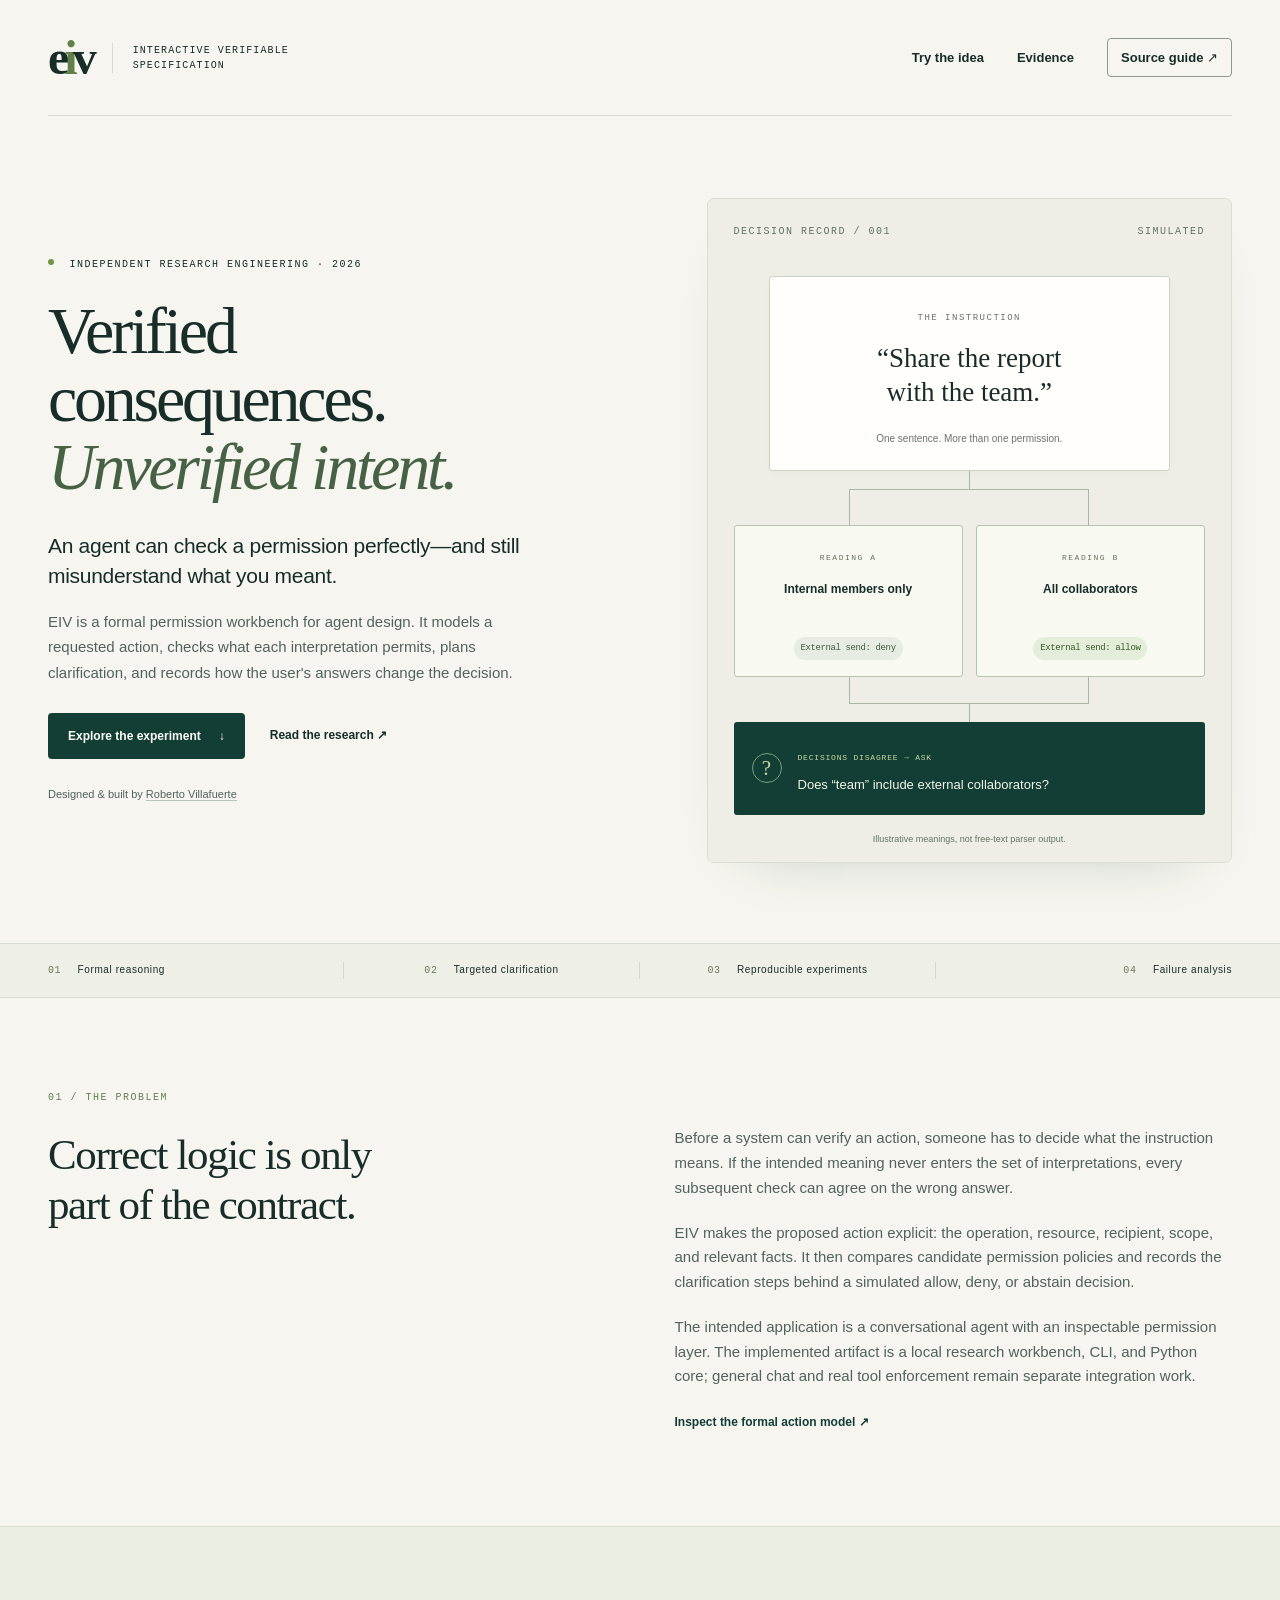
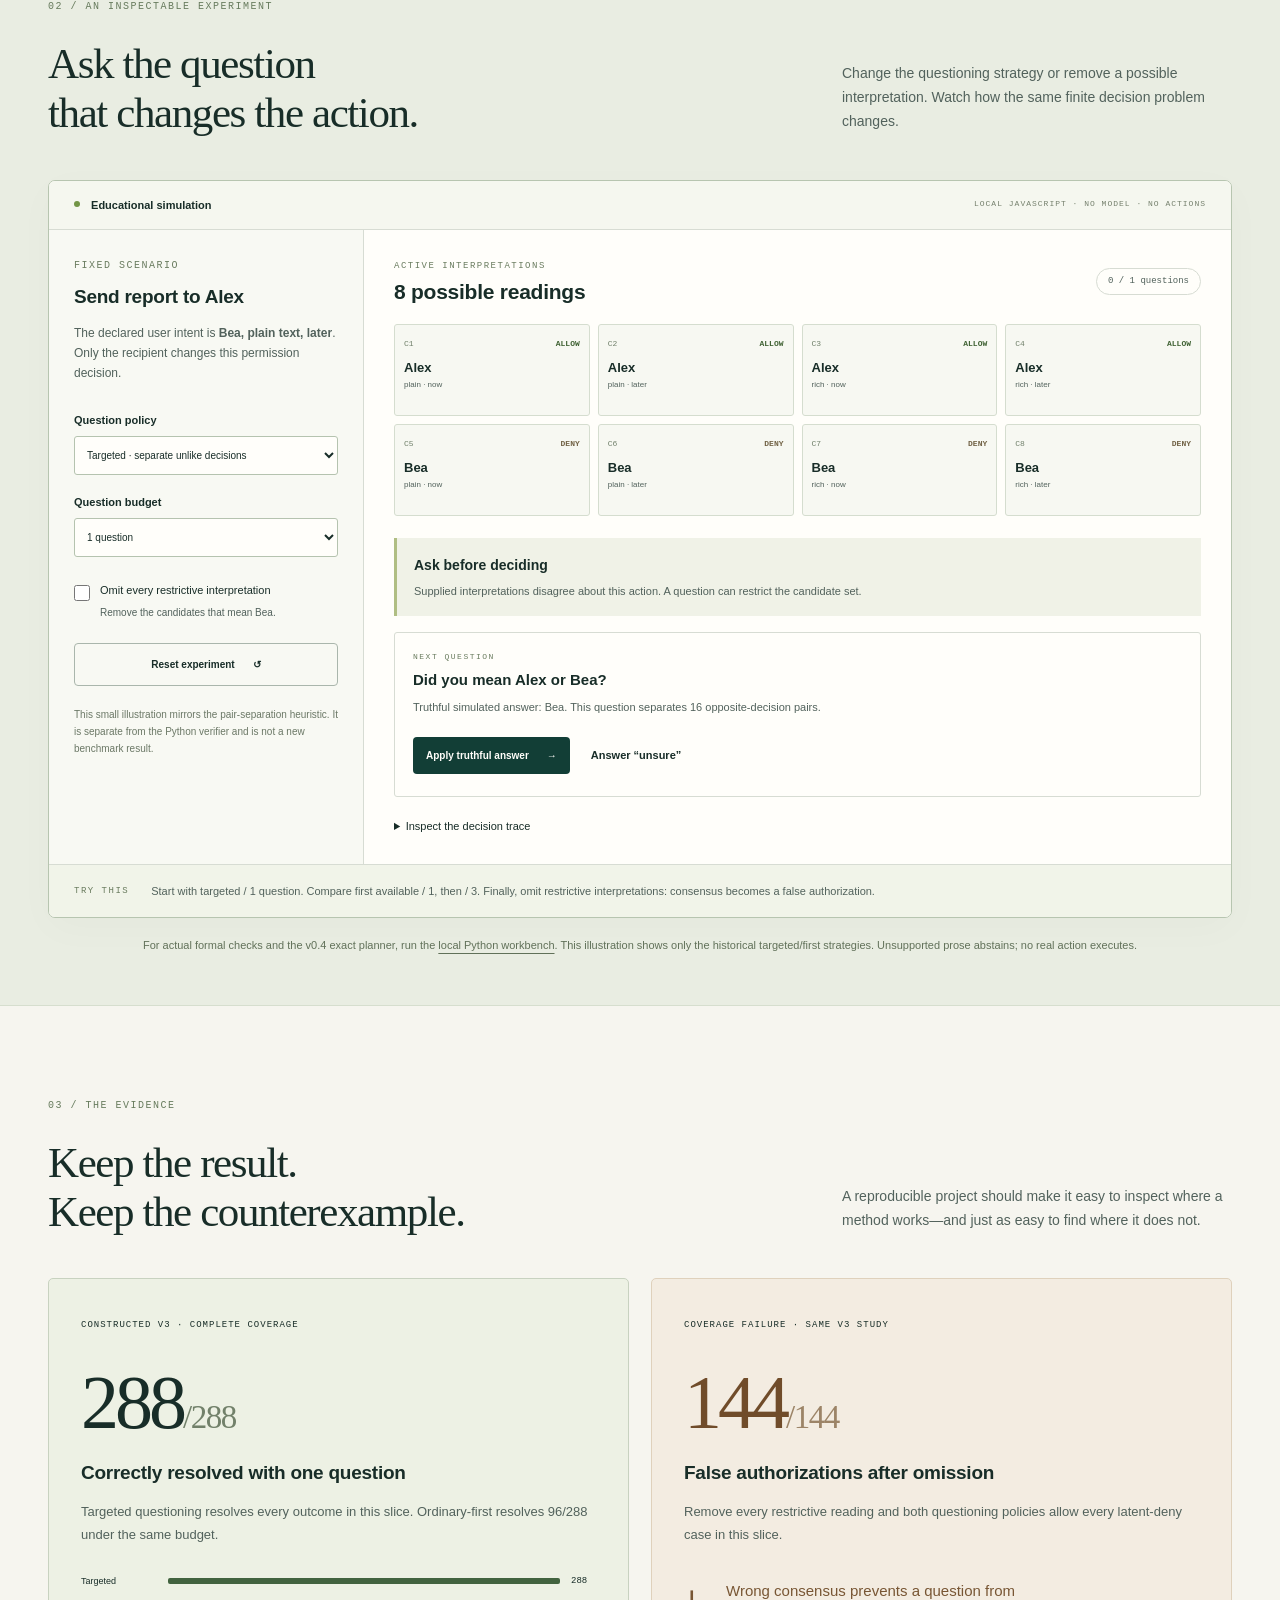
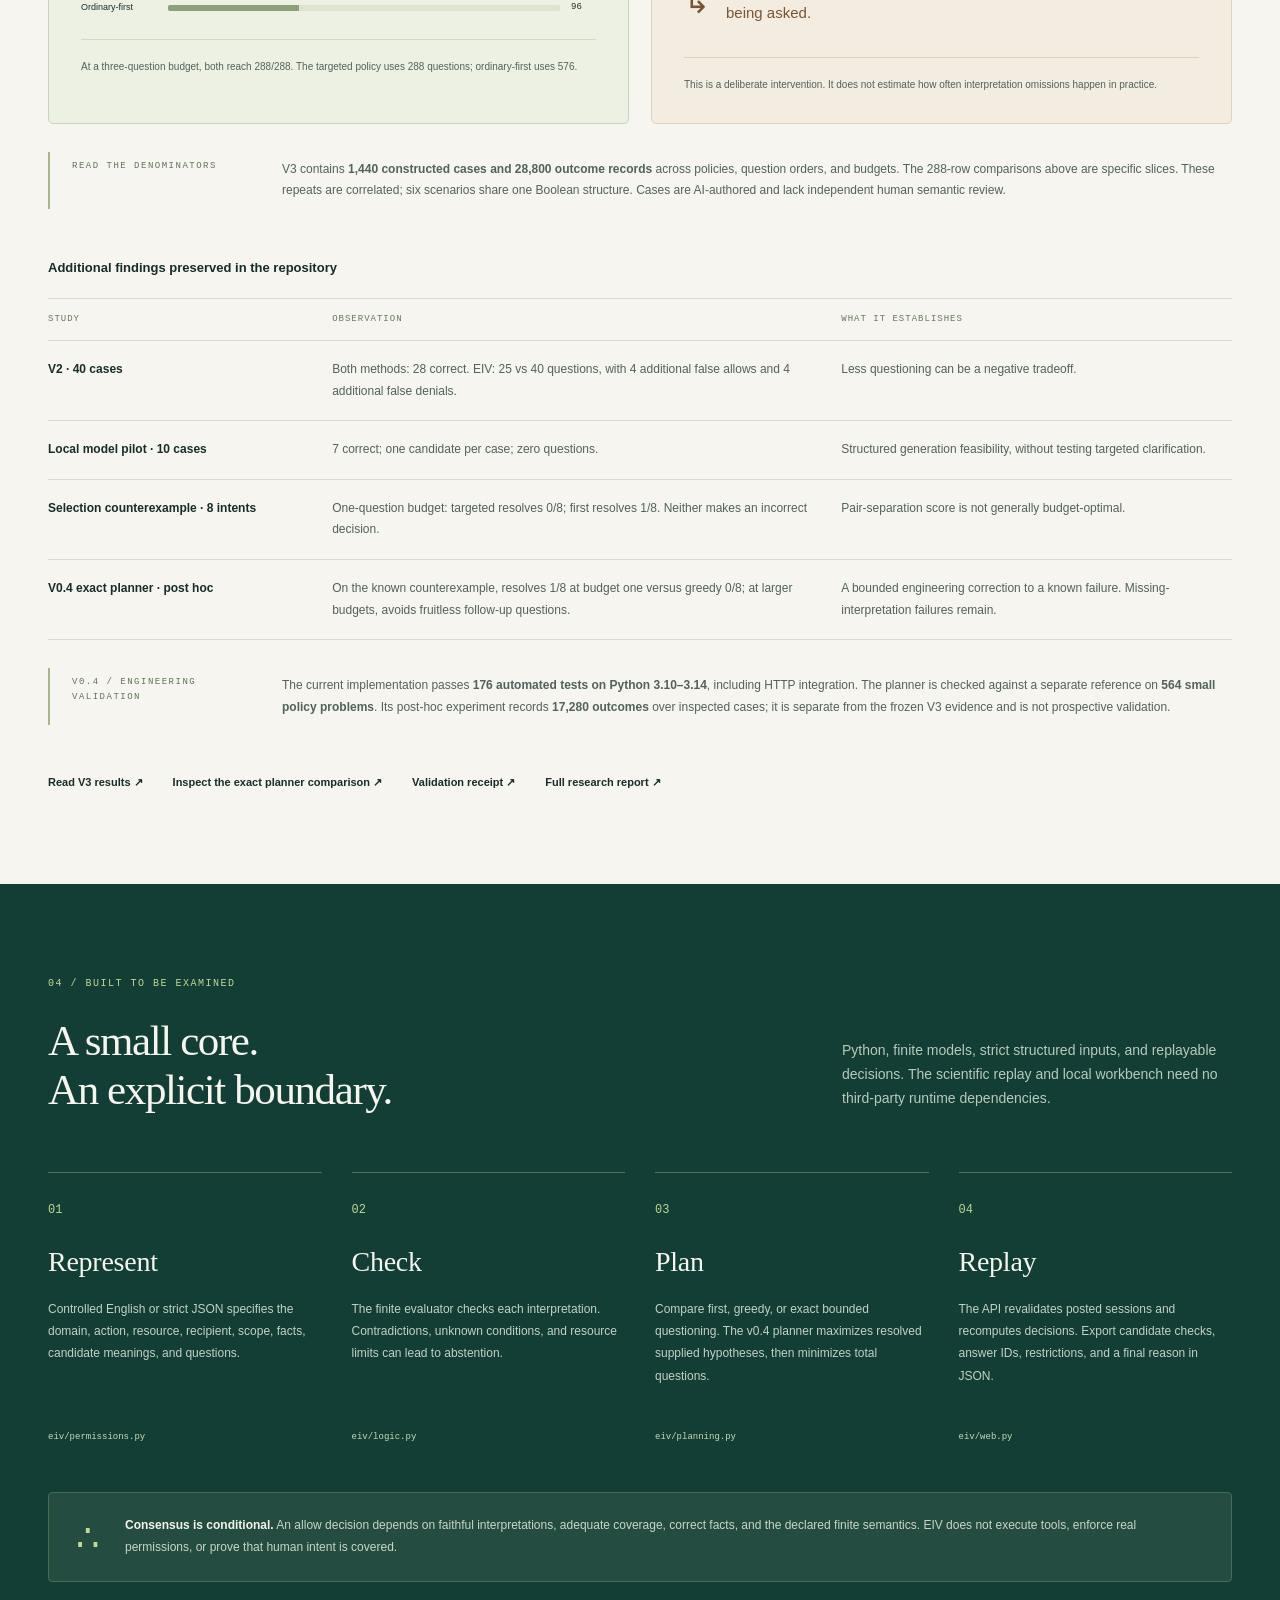
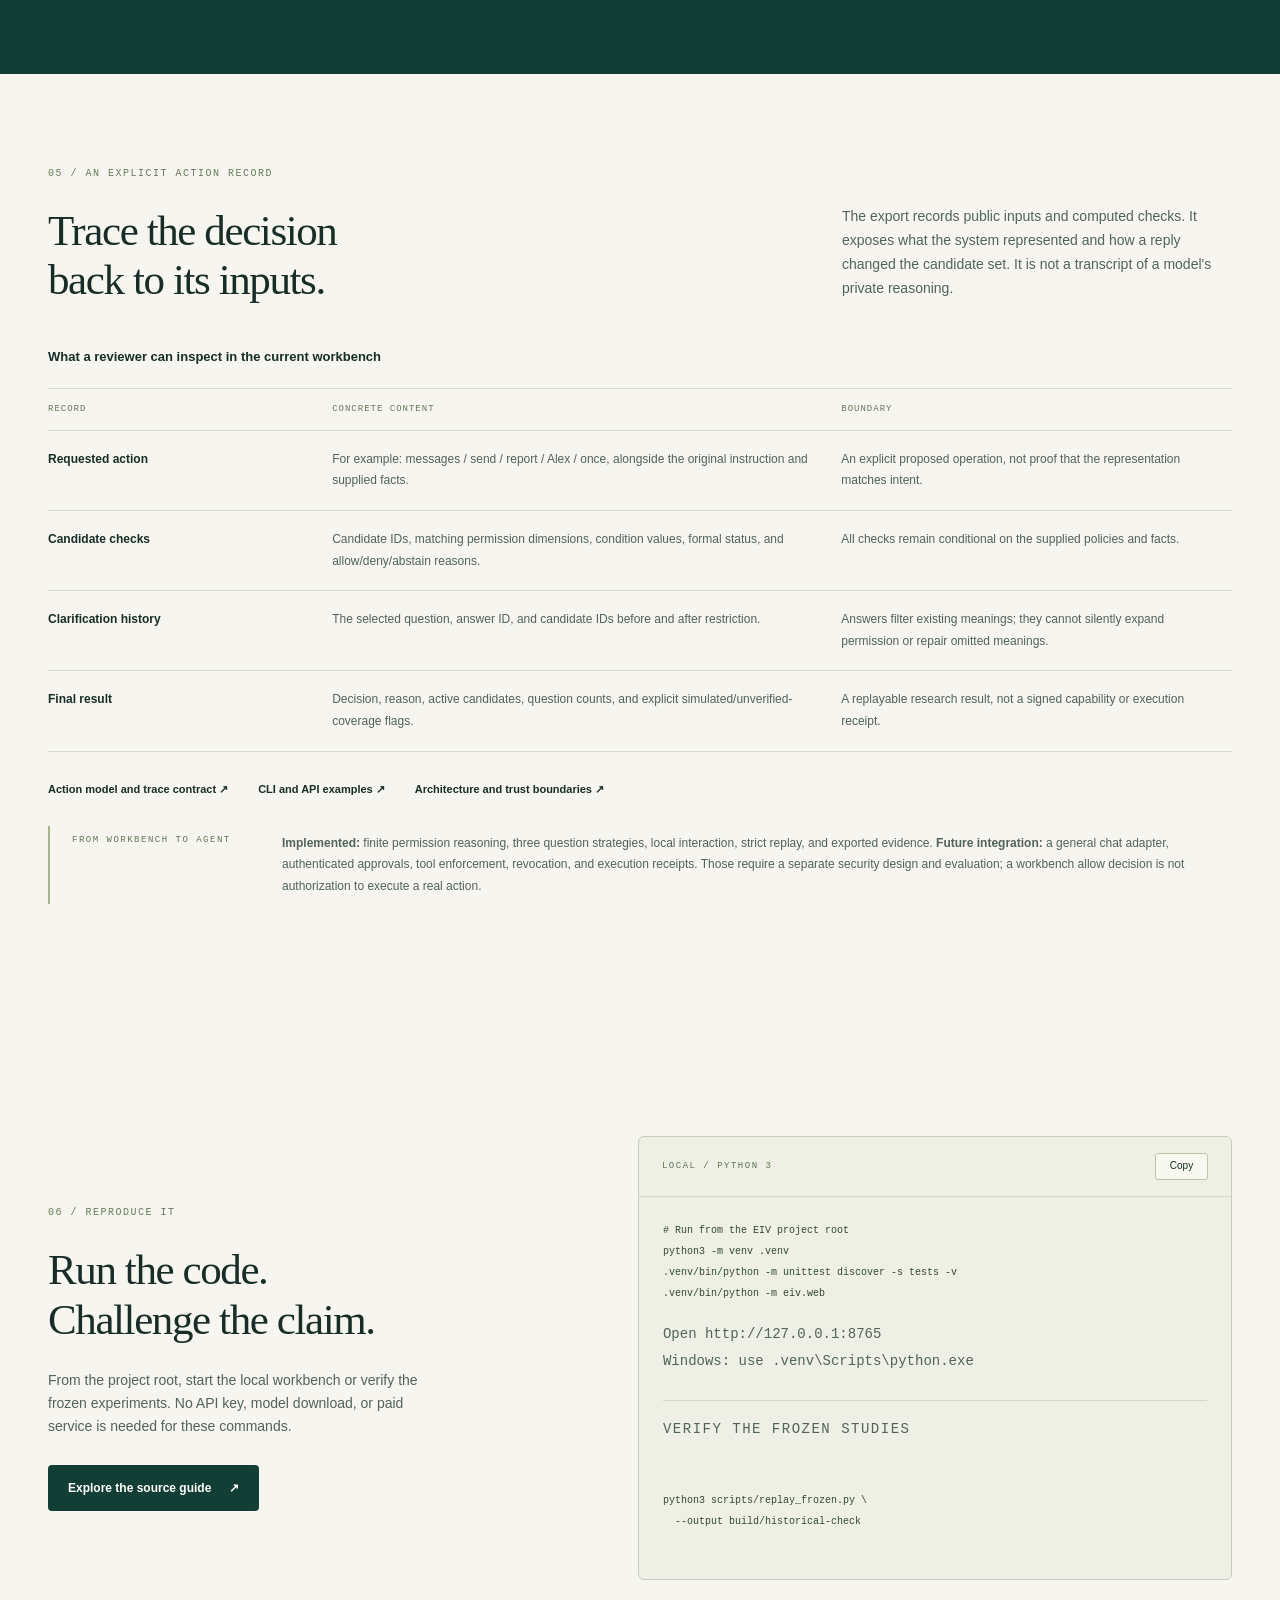
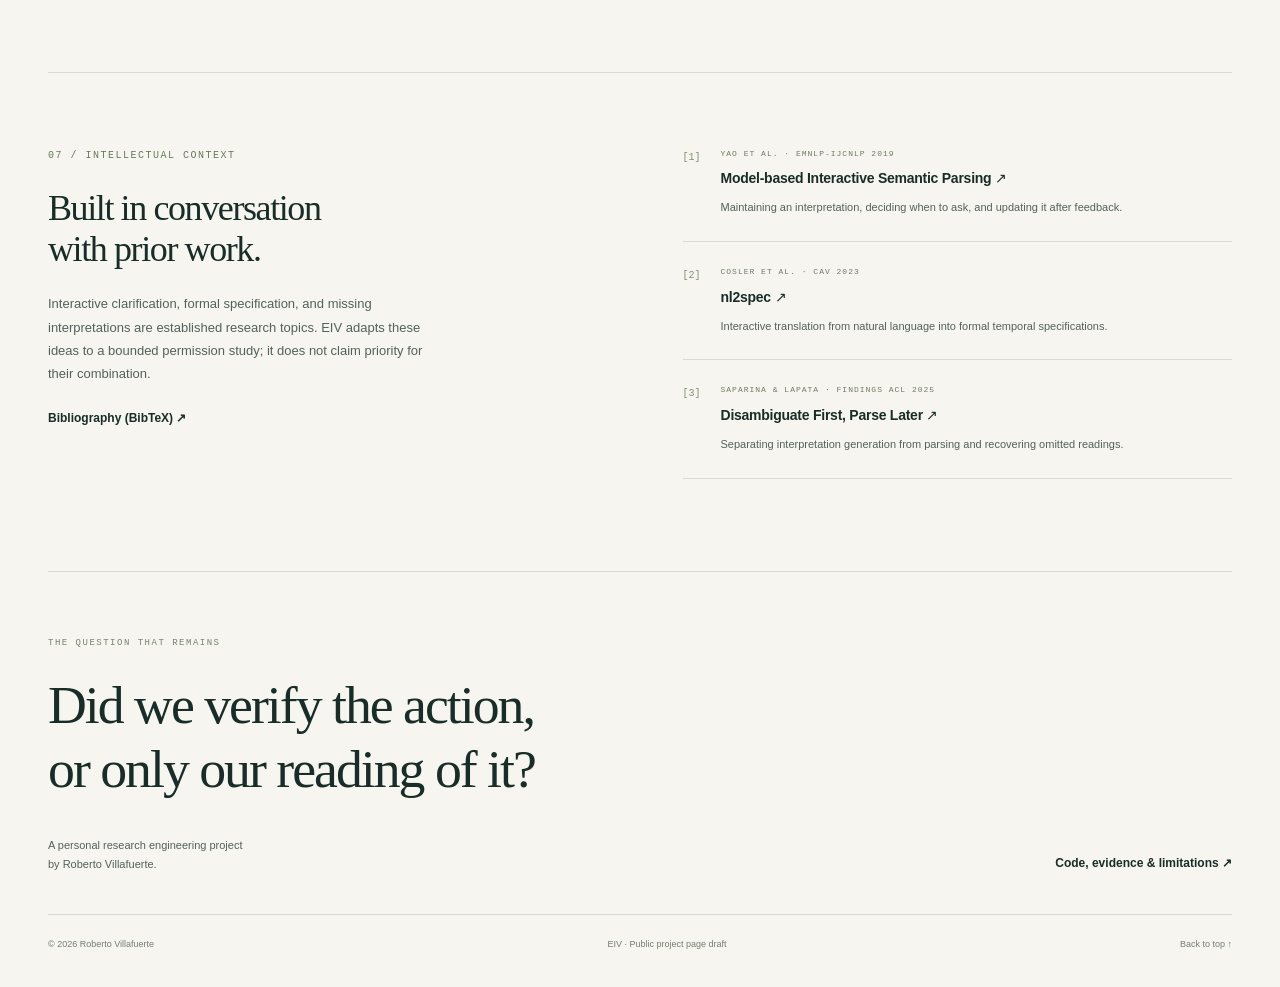
==== portfolio/index.html @ f218d7b7 "Publish EIV research engine, reproducible evidence and portfolio draft Fresh public source history w" ====
<!doctype html>
<html lang="en">
<head>
  <meta charset="utf-8">
  <meta name="viewport" content="width=device-width, initial-scale=1">
  <meta name="description" content="EIV models an agent's requested action, checks candidate permissions, plans clarification, and exports auditable decision records. A reproducible research project by Roberto Villafuerte.">
  <meta name="theme-color" content="#123e36">
  <meta property="og:title" content="EIV — Verified consequences. Unverified intent.">
  <meta property="og:description" content="An open research engineering project by Roberto Villafuerte. Explore the boundary between checking a permission and understanding it.">
  <meta property="og:type" content="website">
  <title>EIV — Verified consequences. Unverified intent.</title>
  <link rel="icon" href="favicon.svg" type="image/svg+xml">
  <link rel="stylesheet" href="style.css">
  <script src="demo.js" defer></script>
  <script src="app.js" defer></script>
</head>
<body>
  <a class="skip-link" href="#main">Skip to content</a>
  <header class="site-header wrap">
    <a class="wordmark" href="#" aria-label="EIV home"><span class="mark" aria-hidden="true">e<span>i</span>v</span><span class="wordmark-description">Interactive Verifiable<br>Specification</span></a>
    <nav aria-label="Main navigation"><a href="#experiment">Try the idea</a><a href="#evidence">Evidence</a><a href="../README.md" class="nav-code">Source guide <span aria-hidden="true">↗</span></a></nav>
  </header>
  <main id="main">
    <section class="hero wrap" aria-labelledby="hero-title">
      <div class="hero-copy">
        <p class="eyebrow"><span class="status-dot" aria-hidden="true"></span> Independent research engineering · 2026</p>
        <h1 id="hero-title">Verified<br>consequences.<br><em>Unverified intent.</em></h1>
        <p class="hero-lead">An agent can check a permission perfectly—and still misunderstand what you meant.</p>
        <p class="hero-description">EIV is a formal permission workbench for agent design. It models a requested action, checks what each interpretation permits, plans clarification, and records how the user's answers change the decision.</p>
        <div class="hero-actions"><a class="button button-dark" href="#experiment">Explore the experiment <span aria-hidden="true">↓</span></a><a class="text-link" href="../docs/research-report.md">Read the research <span aria-hidden="true">↗</span></a></div>
        <p class="byline">Designed &amp; built by <a href="https://villafortech.com">Roberto Villafuerte</a></p>
      </div>
      <div class="hero-visual" aria-label="Two interpretations of a permission disagree, so the system asks before deciding.">
        <div class="visual-topline"><span class="micro">DECISION RECORD / 001</span><span class="micro">SIMULATED</span></div>
        <div class="instruction-card"><span class="micro">THE INSTRUCTION</span><p>“Share the report<br>with the team.”</p><span class="instruction-note">One sentence. More than one permission.</span></div>
        <div class="branch-line" aria-hidden="true"></div>
        <div class="interpretations"><div class="interpretation"><span class="micro">READING A</span><strong>Internal members only</strong><span class="pill deny">External send: deny</span></div><div class="interpretation"><span class="micro">READING B</span><strong>All collaborators</strong><span class="pill allow">External send: allow</span></div></div>
        <div class="converge-line" aria-hidden="true"></div>
        <div class="question-card"><span class="question-icon" aria-hidden="true">?</span><div><span class="micro">DECISIONS DISAGREE → ASK</span><p>Does “team” include external collaborators?</p></div></div>
        <p class="visual-footnote">Illustrative meanings, not free-text parser output.</p>
      </div>
    </section>
    <div class="project-strip"><div class="wrap strip-grid"><span><b>01</b> Formal reasoning</span><span><b>02</b> Targeted clarification</span><span><b>03</b> Reproducible experiments</span><span><b>04</b> Failure analysis</span></div></div>

    <section class="section wrap thesis" aria-labelledby="thesis-title">
      <div><p class="eyebrow section-index">01 / THE PROBLEM</p><h2 id="thesis-title">Correct logic is only<br>part of the contract.</h2></div>
      <div class="thesis-body"><p>Before a system can verify an action, someone has to decide what the instruction means. If the intended meaning never enters the set of interpretations, every subsequent check can agree on the wrong answer.</p><p>EIV makes the proposed action explicit: the operation, resource, recipient, scope, and relevant facts. It then compares candidate permission policies and records the clarification steps behind a simulated allow, deny, or abstain decision.</p><p>The intended application is a conversational agent with an inspectable permission layer. The implemented artifact is a local research workbench, CLI, and Python core; general chat and real tool enforcement remain separate integration work.</p><a class="text-link" href="../docs/formal-action-model.md">Inspect the formal action model <span aria-hidden="true">↗</span></a></div>
    </section>

    <section id="experiment" class="experiment-section" aria-labelledby="experiment-title">
      <div class="wrap">
        <div class="section-heading"><div><p class="eyebrow section-index">02 / AN INSPECTABLE EXPERIMENT</p><h2 id="experiment-title">Ask the question<br>that changes the action.</h2></div><p>Change the questioning strategy or remove a possible interpretation. Watch how the same finite decision problem changes.</p></div>
        <div class="lab-shell">
          <div class="lab-header"><span class="lab-status"><span class="status-dot" aria-hidden="true"></span> Educational simulation</span><span class="micro">LOCAL JAVASCRIPT · NO MODEL · NO ACTIONS</span></div>
          <noscript><p class="notice">Enable JavaScript to run this finite illustration. All research findings and source links below remain available.</p></noscript>
          <div class="lab-body">
            <div class="lab-controls">
              <p class="micro">FIXED SCENARIO</p><h3>Send report to Alex</h3><p class="scenario">The declared user intent is <strong>Bea, plain text, later</strong>. Only the recipient changes this permission decision.</p>
              <label for="strategy">Question policy</label><select id="strategy"><option value="targeted">Targeted · separate unlike decisions</option><option value="first">First available · format, time, recipient</option></select>
              <label for="budget">Question budget</label><select id="budget"><option value="1">1 question</option><option value="2">2 questions</option><option value="3">3 questions</option><option value="0">0 questions</option></select>
              <label class="checkbox-label" for="omission"><input id="omission" type="checkbox"><span>Omit every restrictive interpretation<small>Remove the candidates that mean Bea.</small></span></label>
              <button class="button button-outline reset-button" id="reset" type="button">Reset experiment <span aria-hidden="true">↺</span></button>
              <p class="lab-disclaimer">This small illustration mirrors the pair-separation heuristic. It is separate from the Python verifier and is not a new benchmark result.</p>
            </div>
            <div class="lab-stage">
              <div class="state-heading"><div><p class="micro">ACTIVE INTERPRETATIONS</p><h3><span id="candidate-count">8</span> possible readings</h3></div><span id="used-count" class="count-chip">0 / 1 questions</span></div>
              <div id="candidates" class="candidate-grid" aria-label="Active candidate interpretations"></div>
              <div id="decision" class="decision" role="status" aria-live="polite" aria-atomic="true"></div>
              <div id="question-area" class="question-area" hidden><p class="micro">NEXT QUESTION</p><h4 id="question-text"></h4><p id="answer-text" class="answer-preview"></p><div class="question-actions"><button id="answer" class="button button-dark" type="button">Apply truthful answer <span aria-hidden="true">→</span></button><button id="unsure" class="button button-small" type="button">Answer “unsure”</button></div></div>
              <details class="trace-details"><summary>Inspect the decision trace</summary><ol id="trace" class="trace-list"></ol><button id="export" class="text-button" type="button">Download trace as JSON ↓</button></details>
            </div>
          </div>
          <div class="lab-bottom"><span class="micro">TRY THIS</span><p>Start with targeted / 1 question. Compare first available / 1, then / 3. Finally, omit restrictive interpretations: consensus becomes a false authorization.</p></div>
        </div>
        <p class="under-lab">For actual formal checks and the v0.4 exact planner, run the <a href="../README.md">local Python workbench</a>. This illustration shows only the historical targeted/first strategies. Unsupported prose abstains; no real action executes.</p>
      </div>
    </section>

    <section id="evidence" class="section wrap evidence" aria-labelledby="evidence-title">
      <div class="section-heading"><div><p class="eyebrow section-index">03 / THE EVIDENCE</p><h2 id="evidence-title">Keep the result.<br>Keep the counterexample.</h2></div><p>A reproducible project should make it easy to inspect where a method works—and just as easy to find where it does not.</p></div>
      <div class="result-cards">
        <article class="result-card positive"><span class="micro">CONSTRUCTED V3 · COMPLETE COVERAGE</span><p class="big-metric">288<span>/288</span></p><h3>Correctly resolved with one question</h3><p>Targeted questioning resolves every outcome in this slice. Ordinary-first resolves 96/288 under the same budget.</p><div class="metric-bars" aria-label="Targeted: 288 of 288. Ordinary-first: 96 of 288."><div class="bar-row"><span>Targeted</span><div class="bar-track"><span class="bar-fill full"></span></div><b>288</b></div><div class="bar-row"><span>Ordinary-first</span><div class="bar-track"><span class="bar-fill third"></span></div><b>96</b></div></div><p class="card-caveat">At a three-question budget, both reach 288/288. The targeted policy uses 288 questions; ordinary-first uses 576.</p></article>
        <article class="result-card negative"><span class="micro">COVERAGE FAILURE · SAME V3 STUDY</span><p class="big-metric">144<span>/144</span></p><h3>False authorizations after omission</h3><p>Remove every restrictive reading and both questioning policies allow every latent-deny case in this slice.</p><div class="warning-rule"><span aria-hidden="true">↳</span><strong>Wrong consensus prevents a question from being asked.</strong></div><p class="card-caveat">This is a deliberate intervention. It does not estimate how often interpretation omissions happen in practice.</p></article>
      </div>
      <div class="evidence-note"><span class="micro">READ THE DENOMINATORS</span><p>V3 contains <strong>1,440 constructed cases and 28,800 outcome records</strong> across policies, question orders, and budgets. The 288-row comparisons above are specific slices. These repeats are correlated; six scenarios share one Boolean structure. Cases are AI-authored and lack independent human semantic review.</p></div>
      <div class="table-scroll" tabindex="0" role="region" aria-label="Additional findings table"><table><caption>Additional findings preserved in the repository</caption><thead><tr><th scope="col">Study</th><th scope="col">Observation</th><th scope="col">What it establishes</th></tr></thead><tbody><tr><th scope="row">V2 · 40 cases</th><td>Both methods: 28 correct. EIV: 25 vs 40 questions, with 4 additional false allows and 4 additional false denials.</td><td>Less questioning can be a negative tradeoff.</td></tr><tr><th scope="row">Local model pilot · 10 cases</th><td>7 correct; one candidate per case; zero questions.</td><td>Structured generation feasibility, without testing targeted clarification.</td></tr><tr><th scope="row">Selection counterexample · 8 intents</th><td>One-question budget: targeted resolves 0/8; first resolves 1/8. Neither makes an incorrect decision.</td><td>Pair-separation score is not generally budget-optimal.</td></tr><tr><th scope="row">V0.4 exact planner · post hoc</th><td>On the known counterexample, resolves 1/8 at budget one versus greedy 0/8; at larger budgets, avoids fruitless follow-up questions.</td><td>A bounded engineering correction to a known failure. Missing-interpretation failures remain.</td></tr></tbody></table></div>
      <div class="evidence-note"><span class="micro">V0.4 / ENGINEERING VALIDATION</span><p>The current implementation passes <strong>176 automated tests on Python 3.10–3.14</strong>, including HTTP integration. The planner is checked against a separate reference on <strong>564 small policy problems</strong>. Its post-hoc experiment records <strong>17,280 outcomes</strong> over inspected cases; it is separate from the frozen V3 evidence and is not prospective validation.</p></div>
      <div class="evidence-links"><a class="text-link" href="../results/dimensions-v3/analysis.md">Read V3 results ↗</a><a class="text-link" href="../results/planner-v4/analysis.md">Inspect the exact planner comparison ↗</a><a class="text-link" href="../evidence/current-validation.json">Validation receipt ↗</a><a class="text-link" href="../docs/research-report.md">Full research report ↗</a></div>
    </section>

    <section class="architecture-section" aria-labelledby="architecture-title"><div class="wrap section">
      <div class="section-heading"><div><p class="eyebrow section-index">04 / BUILT TO BE EXAMINED</p><h2 id="architecture-title">A small core.<br>An explicit boundary.</h2></div><p>Python, finite models, strict structured inputs, and replayable decisions. The scientific replay and local workbench need no third-party runtime dependencies.</p></div>
      <div class="architecture-grid"><article><span class="architecture-number">01</span><h3>Represent</h3><p>Controlled English or strict JSON specifies the domain, action, resource, recipient, scope, facts, candidate meanings, and questions.</p><code>eiv/permissions.py</code></article><article><span class="architecture-number">02</span><h3>Check</h3><p>The finite evaluator checks each interpretation. Contradictions, unknown conditions, and resource limits can lead to abstention.</p><code>eiv/logic.py</code></article><article><span class="architecture-number">03</span><h3>Plan</h3><p>Compare first, greedy, or exact bounded questioning. The v0.4 planner maximizes resolved supplied hypotheses, then minimizes total questions.</p><code>eiv/planning.py</code></article><article><span class="architecture-number">04</span><h3>Replay</h3><p>The API revalidates posted sessions and recomputes decisions. Export candidate checks, answer IDs, restrictions, and a final reason in JSON.</p><code>eiv/web.py</code></article></div>
      <div class="boundary"><span class="boundary-icon" aria-hidden="true">∴</span><p><strong>Consensus is conditional.</strong> An allow decision depends on faithful interpretations, adequate coverage, correct facts, and the declared finite semantics. EIV does not execute tools, enforce real permissions, or prove that human intent is covered.</p></div>
    </div></section>

    <section class="section wrap" aria-labelledby="trace-title"><div class="section-heading"><div><p class="eyebrow section-index">05 / AN EXPLICIT ACTION RECORD</p><h2 id="trace-title">Trace the decision<br>back to its inputs.</h2></div><p>The export records public inputs and computed checks. It exposes what the system represented and how a reply changed the candidate set. It is not a transcript of a model's private reasoning.</p></div><div class="table-scroll" tabindex="0" role="region" aria-label="Formal action record table"><table><caption>What a reviewer can inspect in the current workbench</caption><thead><tr><th scope="col">Record</th><th scope="col">Concrete content</th><th scope="col">Boundary</th></tr></thead><tbody><tr><th scope="row">Requested action</th><td>For example: messages / send / report / Alex / once, alongside the original instruction and supplied facts.</td><td>An explicit proposed operation, not proof that the representation matches intent.</td></tr><tr><th scope="row">Candidate checks</th><td>Candidate IDs, matching permission dimensions, condition values, formal status, and allow/deny/abstain reasons.</td><td>All checks remain conditional on the supplied policies and facts.</td></tr><tr><th scope="row">Clarification history</th><td>The selected question, answer ID, and candidate IDs before and after restriction.</td><td>Answers filter existing meanings; they cannot silently expand permission or repair omitted meanings.</td></tr><tr><th scope="row">Final result</th><td>Decision, reason, active candidates, question counts, and explicit simulated/unverified-coverage flags.</td><td>A replayable research result, not a signed capability or execution receipt.</td></tr></tbody></table></div><div class="evidence-links"><a class="text-link" href="../docs/formal-action-model.md">Action model and trace contract ↗</a><a class="text-link" href="../docs/usage.md">CLI and API examples ↗</a><a class="text-link" href="../docs/architecture.md">Architecture and trust boundaries ↗</a></div><div class="evidence-note"><span class="micro">FROM WORKBENCH TO AGENT</span><p><strong>Implemented:</strong> finite permission reasoning, three question strategies, local interaction, strict replay, and exported evidence. <strong>Future integration:</strong> a general chat adapter, authenticated approvals, tool enforcement, revocation, and execution receipts. Those require a separate security design and evaluation; a workbench allow decision is not authorization to execute a real action.</p></div></section>

    <section class="section wrap reproduce" aria-labelledby="reproduce-title"><div><p class="eyebrow section-index">06 / REPRODUCE IT</p><h2 id="reproduce-title">Run the code.<br>Challenge the claim.</h2><p>From the project root, start the local workbench or verify the frozen experiments. No API key, model download, or paid service is needed for these commands.</p><a class="button button-dark" href="../README.md">Explore the source guide <span aria-hidden="true">↗</span></a></div><div class="terminal"><div class="terminal-head"><span class="micro">LOCAL / PYTHON 3</span><button class="copy-button" id="copy" type="button" aria-label="Copy quickstart commands">Copy</button></div><pre><code id="quickstart"># Run from the EIV project root
python3 -m venv .venv
.venv/bin/python -m unittest discover -s tests -v
.venv/bin/python -m eiv.web</code></pre><p class="terminal-note">Open http://127.0.0.1:8765<br>Windows: use .venv\Scripts\python.exe</p><div class="terminal-divider"></div><p class="micro terminal-label">VERIFY THE FROZEN STUDIES</p><pre><code>python3 scripts/replay_frozen.py \
  --output build/historical-check</code></pre><p id="copy-feedback" class="copy-feedback" role="status" aria-live="polite"></p></div></section>

    <section id="references" class="section wrap references" aria-labelledby="references-title"><div class="reference-intro"><p class="eyebrow section-index">07 / INTELLECTUAL CONTEXT</p><h2 id="references-title">Built in conversation<br>with prior work.</h2><p>Interactive clarification, formal specification, and missing interpretations are established research topics. EIV adapts these ideas to a bounded permission study; it does not claim priority for their combination.</p><a class="text-link" href="../research/references.bib">Bibliography (BibTeX) ↗</a></div><ol class="reference-list"><li><span class="reference-number">[1]</span><div><p class="micro">YAO ET AL. · EMNLP-IJCNLP 2019</p><h3><a href="https://aclanthology.org/D19-1547/">Model-based Interactive Semantic Parsing <span aria-hidden="true">↗</span></a></h3><p>Maintaining an interpretation, deciding when to ask, and updating it after feedback.</p></div></li><li><span class="reference-number">[2]</span><div><p class="micro">COSLER ET AL. · CAV 2023</p><h3><a href="https://link.springer.com/chapter/10.1007/978-3-031-37703-7_18">nl2spec <span aria-hidden="true">↗</span></a></h3><p>Interactive translation from natural language into formal temporal specifications.</p></div></li><li><span class="reference-number">[3]</span><div><p class="micro">SAPARINA &amp; LAPATA · FINDINGS ACL 2025</p><h3><a href="https://aclanthology.org/2025.findings-acl.863/">Disambiguate First, Parse Later <span aria-hidden="true">↗</span></a></h3><p>Separating interpretation generation from parsing and recovering omitted readings.</p></div></li></ol></section>
    <section class="closing wrap"><p class="eyebrow">THE QUESTION THAT REMAINS</p><p class="closing-line">Did we verify the action,<br>or only our reading of it?</p><div class="closing-bottom"><p>A personal research engineering project<br>by Roberto Villafuerte.</p><a class="text-link" href="../README.md">Code, evidence &amp; limitations ↗</a></div></section>
  </main>
  <footer class="wrap site-footer"><span>© 2026 Roberto Villafuerte</span><span>EIV · Public project page draft</span><a href="#main">Back to top ↑</a></footer>
</body>
</html>
---- portfolio/style.css ----
:root{--paper:#f6f5ef;--ink:#182d28;--muted:#52625c;--green:#123e36;--accent:#b8d46b;--line:#d7dcd3;--white:#fffefa;--mono:ui-monospace,SFMono-Regular,Consolas,"Liberation Mono",monospace;--serif:Georgia,"Times New Roman",serif;--sans:Inter,-apple-system,BlinkMacSystemFont,"Segoe UI",sans-serif}
*{box-sizing:border-box}html{scroll-behavior:smooth;scroll-padding-top:30px}body{margin:0;background:var(--paper);color:var(--ink);font-family:var(--sans);font-size:16px;line-height:1.65;-webkit-font-smoothing:antialiased}a{color:inherit;text-underline-offset:4px}button,select,input{font:inherit}button,select{cursor:pointer}button:disabled{cursor:default}button,a,select,input{touch-action:manipulation}button{color:inherit}a:focus-visible,button:focus-visible,select:focus-visible,input:focus-visible,summary:focus-visible,[tabindex]:focus-visible{outline:3px solid #4581a1;outline-offset:5px}::selection{background:var(--accent);color:var(--green)}.wrap{width:min(1264px,calc(100% - 96px));margin-inline:auto}.skip-link{position:absolute;left:24px;top:-80px;z-index:20;padding:10px 20px;background:var(--green);color:white}.skip-link:focus{top:12px}.site-header{height:116px;display:flex;align-items:center;justify-content:space-between;border-bottom:1px solid var(--line)}.wordmark{display:flex;align-items:center;gap:20px;text-decoration:none}.mark{font-family:var(--serif);font-weight:700;font-size:48px;line-height:1;letter-spacing:-5px}.mark span{color:#628149}.wordmark-description{font-size:10px;font-family:var(--mono);line-height:1.5;text-transform:uppercase;letter-spacing:1.1px;border-left:1px solid var(--line);padding-left:20px}nav{display:flex;align-items:center;gap:33px;font-size:13px;font-weight:550}nav a{text-decoration:none}nav a:hover,.text-link:hover{text-decoration:underline}.nav-code{border:1px solid #8a9890;border-radius:4px;padding:8px 13px}.hero{display:grid;grid-template-columns:1.12fr 1fr;gap:70px;padding-block:82px 80px;align-items:center}.eyebrow,.micro{font-family:var(--mono);font-size:10px;font-weight:500;line-height:1.6;letter-spacing:1.5px;text-transform:uppercase}.eyebrow{margin:0 0 24px}.status-dot{display:inline-block;width:6px;height:6px;border-radius:50%;background:#729546;margin-right:8px;vertical-align:2px}h1,h2,h3,h4,p{margin-top:0}h1{font-family:var(--serif);font-size:clamp(46px,5.15vw,73px);font-weight:400;line-height:1.03;letter-spacing:-3.2px;margin-bottom:30px}h1 em{font-weight:400;color:#476144}.hero-lead{font-size:21px;line-height:1.45;max-width:510px;margin-bottom:17px;letter-spacing:-.3px}.hero-description{font-size:15px;color:var(--muted);max-width:480px;line-height:1.7;margin-bottom:28px}.hero-actions{display:flex;align-items:center;gap:25px;flex-wrap:wrap}.button{display:inline-flex;align-items:center;justify-content:center;gap:18px;padding:13px 19px;border:1px solid transparent;border-radius:4px;font-size:12px;font-weight:600;line-height:1.5;text-decoration:none;transition:background .15s,transform .15s}.button:hover{transform:translateY(-1px)}.button-dark{color:var(--white);background:var(--green)}.button-dark:hover{background:#23584b}.button-outline{border-color:#aab6ac;background:transparent}.button-outline:hover{background:#e8ece2}.button-small{background:transparent;font-size:11px;padding-inline:8px}.button-small:hover{text-decoration:underline}.text-link{font-size:12px;font-weight:600;text-decoration:none}.byline{margin:26px 0 0;font-size:11px;color:var(--muted)}.byline a{text-decoration:none;border-bottom:1px solid #b9c3b9}.hero-visual{background:#eeeee6;border:1px solid #daddd1;border-radius:7px;padding:25px 26px 15px;position:relative;box-shadow:0 25px 60px -45px #183c2d55}.visual-topline{display:flex;justify-content:space-between;color:#627263;margin-bottom:36px;font-size:9px}.instruction-card{width:85%;padding:25px 24px 20px;background:var(--white);border:1px solid #ccd3c7;margin:auto;border-radius:3px;text-align:center;box-shadow:0 4px 14px #24372405}.instruction-card .micro{color:#6b746b;font-size:9px}.instruction-card p{font-family:var(--serif);font-size:27px;line-height:1.25;margin:14px 0}.instruction-note{font-size:10px;color:#69756a}.branch-line{height:37px;width:51%;border:1px solid #a9b7a4;border-bottom:0;margin:18px auto 0;position:relative}.branch-line::before{position:absolute;content:"";height:18px;left:50%;top:-19px;border-left:1px solid #a9b7a4}.interpretations{display:grid;grid-template-columns:1fr 1fr;gap:13px;margin-top:-1px}.interpretation{background:#f8f9f1;border:1px solid #b5c3af;border-radius:3px;padding:16px 12px;text-align:center}.interpretation .micro{color:#65715e;font-size:8px}.interpretation strong{display:block;font-size:12px;line-height:1.5;min-height:44px;margin:11px 0 8px}.pill{display:inline-flex;align-items:center;border-radius:20px;padding:4px 7px;font-size:9px;font-family:var(--mono);letter-spacing:-.4px}.deny{background:#e7ece2;color:#415a40}.allow{background:#e4edd9;color:#365927}.converge-line{height:27px;width:51%;border:1px solid #a9b7a4;border-top:0;margin:auto;position:relative}.converge-line::after{position:absolute;content:"";height:18px;left:50%;bottom:-19px;border-left:1px solid #a9b7a4}.question-card{margin-top:18px;display:flex;gap:16px;align-items:center;background:var(--green);color:#f4f5e9;padding:20px 18px;border-radius:3px}.question-icon{display:flex;align-items:center;justify-content:center;width:30px;height:30px;flex:0 0 30px;border:1px solid #779f81;border-radius:50%;font-family:var(--serif);font-size:21px;color:#c9dba1}.question-card .micro{font-size:8px;letter-spacing:.8px;color:#c9dba1}.question-card p{font-size:13px;line-height:1.55;margin:7px 0 0}.visual-footnote{font-size:9px;color:#667262;text-align:center;margin:17px 0 0}.project-strip{border-block:1px solid var(--line);background:#eeefe6}.strip-grid{display:grid;grid-template-columns:repeat(4,1fr);padding-block:18px;font-size:10px;letter-spacing:.6px}.strip-grid span{text-align:center;border-right:1px solid #d1d9cd}.strip-grid span:first-child{text-align:left}.strip-grid span:last-child{border:0;text-align:right}.strip-grid b{font-family:var(--mono);font-weight:400;color:#6c7b5e;margin-right:13px}.section{padding-block:92px}.section-index{color:#677b5d}.thesis{display:grid;grid-template-columns:1fr 1.02fr;gap:80px}h2{font-family:var(--serif);font-weight:400;font-size:43px;line-height:1.15;letter-spacing:-1.4px;margin:0}h3{font-weight:550;letter-spacing:-.25px}.thesis-body{padding-top:36px;color:var(--muted);font-size:15px}.thesis-body p{margin-bottom:20px}.thesis-body .text-link{color:var(--green)}.section-heading{display:flex;justify-content:space-between;gap:50px;align-items:flex-end;margin-bottom:42px}.section-heading>p{max-width:390px;margin:0 0 4px;font-size:14px;color:var(--muted);line-height:1.7}.experiment-section{background:#e9ede2;padding:72px 0 50px;border-block:1px solid #d6dece}.lab-shell{border:1px solid #b7c5b0;border-radius:7px;overflow:hidden;background:var(--white);box-shadow:0 10px 40px #27392206}.lab-header{display:flex;justify-content:space-between;gap:20px;align-items:center;border-bottom:1px solid var(--line);padding:15px 25px;background:#f5f7ef}.lab-status{font-size:11px;font-weight:600}.lab-header>.micro{color:#75806d;font-size:8px;letter-spacing:1px}.lab-body{display:grid;grid-template-columns:315px 1fr}.lab-controls{padding:28px 25px;border-right:1px solid var(--line);background:#f8f9f3}.lab-controls>.micro{color:#6a7c5f;margin-bottom:10px}.lab-controls h3{font-size:19px;line-height:1.35;margin-bottom:13px}.scenario{font-size:12px;line-height:1.7;color:var(--muted);margin-bottom:27px}.lab-controls label:not(.checkbox-label){display:block;font-size:11px;font-weight:600;margin:18px 0 7px}.lab-controls select{width:100%;font-size:10px;background:var(--white);border:1px solid #b5c3af;padding:12px 8px;border-radius:3px;color:var(--ink)}.checkbox-label{display:flex;align-items:flex-start;font-size:11px;line-height:1.5;gap:10px;margin:25px 0 22px;cursor:pointer}.checkbox-label input{accent-color:var(--green);margin:3px 0 0;width:16px;height:16px;flex-shrink:0}.checkbox-label small{display:block;font-size:10px;color:var(--muted);line-height:1.6;margin-top:6px}.reset-button{width:100%;font-size:10px}.lab-disclaimer{font-size:10px;color:#6b7866;line-height:1.7;margin:20px 0 0}.lab-stage{padding:29px 30px}.state-heading{display:flex;justify-content:space-between;gap:20px;align-items:center;margin-bottom:20px}.state-heading .micro{font-size:9px;color:#6a7c5f;margin-bottom:6px}.state-heading h3{font-size:21px;line-height:1.2;margin:0}.count-chip{border:1px solid var(--line);font-family:var(--mono);font-size:9px;border-radius:20px;padding:5px 11px;white-space:nowrap;color:var(--muted)}.candidate-grid{display:grid;grid-template-columns:repeat(4,1fr);gap:8px;margin-bottom:22px}.candidate{padding:12px 9px 10px;border:1px solid #d5ddcf;border-radius:3px;background:#f7f8f2;min-height:92px;transition:opacity .2s}.candidate.inactive{opacity:.35;background:#f2f2ed}.candidate-id{display:flex;justify-content:space-between;gap:8px;font-family:var(--mono);font-size:8px;color:#71806b}.candidate-name{font-size:13px;font-weight:600;margin:9px 0 2px;line-height:1.3}.candidate-detail{font-size:8px;color:var(--muted);line-height:1.5}.candidate-outcome{font-size:8px;font-family:var(--mono);text-transform:uppercase;font-weight:600}.candidate-outcome.allow{background:transparent;color:#416335}.candidate-outcome.deny{background:transparent;color:#726346}.decision{background:#f0f2e7;border-left:3px solid #b0be83;padding:16px 17px;min-height:76px}.decision h4{margin:0 0 5px;font-size:14px;font-weight:600}.decision p{font-size:11px;line-height:1.6;color:var(--muted);margin:0}.decision[data-decision="deny"]{background:#e9f0e2;border-color:#63814a}.decision[data-decision="allow"]{background:#f4e9db;border-color:#b67939}.decision[data-decision="abstain"]{background:#eeeff0;border-color:#818e99}.question-area{border:1px solid var(--line);border-radius:3px;margin-top:16px;padding:18px}.question-area .micro{color:#6a7c5f;font-size:8px;margin-bottom:5px}.question-area h4{font-size:15px;line-height:1.4;margin-bottom:8px}.answer-preview{font-size:11px;color:var(--muted);margin-bottom:17px}.question-actions{display:flex;align-items:center;gap:12px;flex-wrap:wrap}.question-actions .button-dark{font-size:10px;padding:10px 12px}.trace-details{margin-top:20px;font-size:11px}.trace-details summary{cursor:pointer;font-weight:500;width:fit-content}.trace-list{padding-left:19px;margin:15px 0;line-height:1.75;color:var(--muted);font-family:var(--mono);font-size:9px}.trace-list li{padding-left:3px;margin-bottom:8px}.text-button{background:none;border:0;font-size:10px;padding:0;text-decoration:underline;text-underline-offset:4px}.lab-bottom{padding:17px 25px;background:#f1f4e9;border-top:1px solid var(--line);display:flex;gap:22px;align-items:center}.lab-bottom .micro{flex-shrink:0;color:#6a7c5f;font-size:9px}.lab-bottom p{font-size:11px;line-height:1.7;margin:0;color:var(--muted)}.under-lab{font-size:11px;color:#617159;margin:18px 0 0;text-align:center}.notice{padding:18px 25px;color:#8b4a10;background:#fff2df}.result-cards{display:grid;grid-template-columns:1fr 1fr;gap:22px}.result-card{padding:30px 32px;border:1px solid #c8d2c0;border-radius:5px}.result-card .micro{font-size:9px;letter-spacing:1px}.positive{background:#edf1e4}.negative{background:#f3ece1;border-color:#dfd1bc}.big-metric{font-family:var(--serif);font-size:76px;letter-spacing:-4px;line-height:1;margin:28px 0 20px}.big-metric span{font-size:33px;letter-spacing:-1.5px;color:#72816a}.negative .big-metric{color:#704c2a}.negative .big-metric span{color:#9c8467}.result-card h3{font-size:19px;line-height:1.4;margin-bottom:15px}.result-card>p:not(.big-metric){font-size:13px;color:var(--muted);line-height:1.7}.metric-bars{margin:28px 0 24px}.bar-row{display:flex;align-items:center;font-size:9px;gap:11px;margin:12px 0}.bar-row>span{width:76px;flex-shrink:0}.bar-row b{font-family:var(--mono);font-weight:400;font-size:9px;width:25px}.bar-track{height:6px;background:#dce4d0;border-radius:2px;flex:1;overflow:hidden}.bar-fill{display:block;background:#42633f;height:100%}.bar-fill.full{width:100%}.bar-fill.third{width:33.333%;background:#8ca079}.result-card p.card-caveat{font-size:10px;border-top:1px solid #d1dac5;padding-top:18px;margin-bottom:0;line-height:1.7}.negative p.card-caveat{border-color:#ded0ba}.warning-rule{min-height:73px;display:flex;align-items:center;gap:16px;margin:20px 0 18px;color:#785634}.warning-rule>span{font-size:31px;font-family:var(--serif)}.warning-rule strong{max-width:300px;font-size:15px;font-weight:500;line-height:1.5}.evidence-note{display:grid;grid-template-columns:180px 1fr;gap:30px;margin:28px 0 48px;border-left:2px solid #a7b48c;padding:7px 0 7px 22px}.evidence-note .micro{font-size:9px;color:#607456}.evidence-note p{font-size:12px;color:var(--muted);line-height:1.8;margin:0}.table-scroll{overflow-x:auto}table{width:100%;border-collapse:collapse;text-align:left;font-size:12px;min-width:600px}caption{text-align:left;font-size:13px;font-weight:600;margin-bottom:20px}thead{font-family:var(--mono);font-size:9px;text-transform:uppercase;letter-spacing:1px;color:#67775e}th,td{padding:18px 20px 18px 0;border-bottom:1px solid var(--line);vertical-align:top}tbody th{font-weight:550;width:24%;line-height:1.7}tbody td{color:var(--muted);line-height:1.8}tbody td:nth-child(2){width:43%}thead th{border-top:1px solid var(--line);font-weight:400;padding-block:13px}.evidence-links{display:flex;gap:30px;flex-wrap:wrap;margin-top:28px}.evidence-links .text-link{font-size:11px}.architecture-section{background:var(--green);color:var(--paper)}.architecture-section .section-index{color:#c1d695}.architecture-section .section-heading>p{color:#b9cabc}.architecture-grid{display:grid;grid-template-columns:repeat(4,1fr);gap:30px;margin-top:58px}.architecture-grid article{border-top:1px solid #527163;padding-top:22px}.architecture-number{font-family:var(--mono);font-size:12px;color:#bdd791}.architecture-grid h3{font-family:var(--serif);font-weight:400;font-size:28px;margin:17px 0 13px}.architecture-grid p{color:#c4d1c5;font-size:12px;line-height:1.85;min-height:111px}.architecture-grid code{font-family:var(--mono);font-size:9px;color:#cad9b7}.boundary{display:flex;gap:25px;align-items:center;background:#244c40;border:1px solid #476c54;border-radius:4px;padding:22px 27px;margin-top:45px}.boundary-icon{color:#c2d893;font-size:37px;font-family:var(--serif);line-height:1}.boundary p{font-size:12px;line-height:1.8;margin:0;color:#c9d6c6}.boundary strong{color:#f4f5e9;font-weight:600}.reproduce{display:grid;grid-template-columns:.85fr 1fr;gap:85px;align-items:center}.reproduce h2{margin-bottom:25px}.reproduce>div>p:not(.eyebrow){font-size:14px;color:var(--muted);max-width:375px;margin-bottom:26px}.terminal{border:1px solid #c5cebd;border-radius:6px;background:#eef0e5;overflow:hidden}.terminal-head{padding:16px 23px;border-bottom:1px solid #d2d9c9;display:flex;align-items:center;justify-content:space-between}.terminal-head .micro{font-size:9px;color:#5e7450}.copy-button{font-size:10px;border:1px solid #b9c6ac;border-radius:3px;padding:4px 11px;background:#f7f9f0;min-width:53px}.terminal pre{font-family:var(--mono);font-size:10px;line-height:2.1;overflow:auto;padding:23px 24px 0;margin:0;color:#344a2e;tab-size:2}.terminal-note{font-family:var(--mono);font-size:9px;line-height:1.9;color:#6b7a62;margin:17px 24px 22px}.terminal-divider{height:1px;background:#d2d9c9;margin-inline:24px}.terminal-label{font-size:8px;color:#5e7450;margin:17px 24px -10px}.copy-feedback{font-size:10px;min-height:16px;color:#5e7450;margin:5px 24px 12px}.references{border-top:1px solid var(--line);display:grid;grid-template-columns:1fr 1fr;gap:85px;padding-top:75px}.reference-intro p:not(.eyebrow){font-size:13px;color:var(--muted);max-width:380px;line-height:1.8;margin:22px 0 18px}.references h2{font-size:36px}.reference-list{margin:0;padding:0;list-style:none}.reference-list li{display:flex;gap:20px;padding:0 0 24px;margin-bottom:24px;border-bottom:1px solid var(--line)}.reference-list li:last-child{margin-bottom:0}.reference-number{font-family:var(--mono);font-size:10px;color:#80916f;padding-top:2px}.reference-list .micro{font-size:8px;color:#6c7d60;margin-bottom:8px;letter-spacing:1px}.reference-list h3{font-size:14px;font-weight:550;line-height:1.5;margin-bottom:9px}.reference-list h3 a{text-decoration:none}.reference-list h3 a:hover{text-decoration:underline}.reference-list li p:last-child{font-size:11px;color:var(--muted);line-height:1.7;margin:0}.closing{border-top:1px solid var(--line);padding-block:64px 40px}.closing>.eyebrow{font-size:9px;color:#758467}.closing-line{font-family:var(--serif);font-size:clamp(34px,4.2vw,58px);line-height:1.18;letter-spacing:-2px;margin:0}.closing-bottom{display:flex;align-items:flex-end;justify-content:space-between;gap:25px;margin-top:35px}.closing-bottom p{font-size:11px;line-height:1.7;color:var(--muted);margin:0}.site-footer{display:flex;justify-content:space-between;gap:24px;font-size:9px;color:#73806b;border-top:1px solid var(--line);padding-block:22px 30px}.site-footer a{text-decoration:none}.site-footer a:hover{text-decoration:underline}[hidden]{display:none!important}
@media(min-width:1500px){.hero{gap:100px}.hero-visual{max-width:540px}h1{font-size:76px}}
@media(max-width:1100px){.wrap{width:calc(100% - 64px)}.hero{gap:40px}h1{font-size:55px}.hero-lead{font-size:18px}.hero-actions{gap:16px}.hero-visual{padding-inline:19px}.instruction-card{width:92%}.instruction-card p{font-size:25px}.interpretation{padding-inline:8px}.interpretation strong{font-size:11px}.pill{font-size:8px}.thesis{gap:50px}.lab-body{grid-template-columns:270px 1fr}.lab-controls{padding:25px 20px}.lab-stage{padding:25px 21px}.candidate-grid{gap:6px}.candidate{padding-inline:7px}.state-heading h3{font-size:18px}.section-heading>p{max-width:320px}.reproduce,.references{gap:50px}.architecture-grid{gap:22px}.architecture-grid p{min-height:133px}}
@media(max-width:850px){.site-header{height:96px}.wordmark-description{display:none}nav{gap:20px;font-size:12px}.hero{grid-template-columns:1fr 1fr;gap:26px;padding-block:65px}.hero .eyebrow{font-size:8px;letter-spacing:1px}h1{font-size:44px;letter-spacing:-2px}.hero-lead{font-size:16px}.hero-description{font-size:12px}.hero-visual{padding:18px 13px 12px}.visual-topline{margin-bottom:22px}.visual-topline .micro{font-size:7px;letter-spacing:.8px}.instruction-card p{font-size:22px}.instruction-card{padding:17px 13px}.instruction-note{font-size:8px}.interpretations{gap:7px}.interpretation .micro{font-size:7px}.interpretation strong{font-size:10px}.pill{font-size:7px;padding-inline:4px}.question-card{padding:14px 11px;gap:10px}.question-card p{font-size:11px}.question-card .micro{font-size:7px}.question-icon{width:24px;height:24px;flex-basis:24px;font-size:18px}.visual-footnote{font-size:8px}.button{font-size:11px;padding:12px 14px}.hero-actions .text-link{font-size:11px}.strip-grid{font-size:8px}.strip-grid b{margin-right:5px}.section{padding-block:65px}h2{font-size:35px}.thesis{gap:40px}.thesis-body{font-size:13px;padding-top:28px}.section-heading{gap:30px}.section-heading>p{max-width:280px;font-size:12px}.experiment-section{padding-top:60px}.lab-body{grid-template-columns:235px 1fr}.lab-controls{padding:23px 17px}.lab-controls select{font-size:9px}.lab-stage{padding:24px 18px}.candidate-grid{grid-template-columns:repeat(2,1fr)}.candidate{min-height:72px;padding:8px 10px}.candidate-name{font-size:12px;margin-top:5px}.candidate-detail{font-size:8px}.state-heading{flex-wrap:wrap;gap:10px}.state-heading h3{font-size:18px}.state-heading .micro{font-size:8px}.count-chip{font-size:8px}.lab-header{padding-inline:18px}.lab-header>.micro{font-size:7px}.result-card{padding:25px 23px}.result-card h3{font-size:17px}.result-card>p:not(.big-metric){font-size:12px}.big-metric{font-size:64px}.big-metric span{font-size:28px}.evidence-note{grid-template-columns:1fr;gap:10px}.architecture-grid{grid-template-columns:repeat(2,1fr);gap:32px}.architecture-grid p{min-height:0;margin-bottom:14px}.reproduce{grid-template-columns:1fr;gap:35px}.reproduce>div>p:not(.eyebrow){max-width:550px}.references{gap:35px}.references h2{font-size:29px}.terminal pre{font-size:12px}.terminal-note{font-size:10px}.terminal-label{font-size:9px}}
@media(max-width:640px){.wrap{width:calc(100% - 40px)}.site-header{height:86px}.mark{font-size:42px}nav{gap:17px;font-size:10px}.nav-code{padding:7px 9px}.hero{display:flex;flex-direction:column;align-items:stretch;padding-block:46px;gap:40px}.hero .eyebrow{font-size:9px;letter-spacing:1px}h1{font-size:clamp(45px,10.6vw,66px);letter-spacing:-2px;margin-bottom:26px}.hero-lead{font-size:19px;max-width:420px}.hero-description{font-size:14px;max-width:470px}.hero-actions{gap:23px}.hero-actions .button{font-size:11px;padding:13px 16px}.hero-visual{padding:23px 22px 16px}.visual-topline .micro{font-size:8px}.visual-topline{margin-bottom:25px}.instruction-card{width:86%;padding:22px 17px}.instruction-card p{font-size:27px}.instruction-card .micro{font-size:8px}.instruction-note{font-size:9px}.interpretations{gap:11px}.interpretation{padding:15px 10px}.interpretation strong{font-size:12px;min-height:36px}.interpretation .micro{font-size:8px}.pill{font-size:8px;padding:4px 6px}.question-card{padding:19px 15px;gap:14px}.question-card p{font-size:13px}.question-card .micro{font-size:8px}.question-icon{width:28px;height:28px;flex-basis:28px}.visual-footnote{font-size:9px}.strip-grid{grid-template-columns:1fr 1fr;row-gap:14px;padding-block:17px;font-size:9px}.strip-grid span,.strip-grid span:last-child{text-align:left}.strip-grid span:nth-child(even){padding-left:15px;border-right:0}.strip-grid span:nth-child(odd){border-right:1px solid #d1d9cd}.strip-grid b{margin-right:7px}.section{padding-block:55px}h2{font-size:35px}.eyebrow{font-size:9px;margin-bottom:17px}.thesis{grid-template-columns:1fr;gap:22px}.thesis-body{padding-top:0;font-size:14px}.section-heading{display:block;margin-bottom:30px}.section-heading>p{max-width:none;margin:23px 0 0;font-size:13px}.experiment-section{padding-block:52px 32px}.lab-header{display:block;padding:13px 16px}.lab-header>.micro{display:block;margin:6px 0 0 15px;font-size:7px}.lab-body{grid-template-columns:1fr}.lab-controls{padding:23px 20px;border-right:0;border-bottom:1px solid var(--line);display:grid;grid-template-columns:1fr 1fr;gap:0 12px}.lab-controls>.micro,.lab-controls h3,.lab-controls .scenario,.checkbox-label,.lab-disclaimer,.reset-button{grid-column:1/-1}.lab-controls label[for="strategy"]{grid-column:1;grid-row:4}.lab-controls label[for="budget"]{grid-column:2;grid-row:4}.lab-controls #strategy{grid-column:1;grid-row:5}.lab-controls #budget{grid-column:2;grid-row:5}.lab-controls .scenario{margin-bottom:5px}.lab-controls h3{font-size:21px}.lab-controls select{font-size:9px;padding:12px 7px}.checkbox-label{margin-block:21px 17px}.lab-disclaimer{margin-top:16px}.lab-stage{padding:24px 20px}.candidate-grid{grid-template-columns:repeat(4,1fr);gap:6px}.candidate{padding:8px 6px;min-height:82px}.candidate-name{font-size:11px}.candidate-id,.candidate-outcome{font-size:7px}.candidate-detail{font-size:7px}.state-heading{flex-wrap:nowrap}.state-heading h3{font-size:18px}.decision{padding:14px 15px}.decision h4{font-size:14px}.decision p{font-size:11px}.question-area{padding:16px}.lab-bottom{display:block;padding:16px 20px}.lab-bottom .micro{display:block;margin-bottom:6px}.under-lab{font-size:10px;line-height:1.8}.result-cards{grid-template-columns:1fr;gap:18px}.result-card{padding:27px}.big-metric{font-size:75px;margin-block:25px 17px}.result-card h3{font-size:20px}.result-card>p:not(.big-metric){font-size:13px}.result-card .micro{font-size:8px}.big-metric span{font-size:32px}.warning-rule{min-height:65px}.evidence-note{margin-bottom:35px}.evidence-note p{font-size:11px}.evidence-links{gap:18px 25px}.architecture-grid{gap:28px 22px;margin-top:37px}.architecture-grid p{font-size:11px}.architecture-grid h3{font-size:26px}.architecture-grid code{font-size:8px;overflow-wrap:anywhere}.boundary{padding:20px;gap:15px;align-items:flex-start}.boundary-icon{font-size:27px}.boundary p{font-size:11px}.reproduce{gap:30px}.terminal pre{font-size:9px;padding-inline:17px}.terminal-head{padding-inline:17px}.terminal-note{font-size:8px;margin-inline:17px}.terminal-label{font-size:8px;margin-inline:17px}.terminal-divider{margin-inline:17px}.references{grid-template-columns:1fr;gap:34px}.references h2{font-size:35px}.reference-intro p:not(.eyebrow){max-width:none}.reference-list h3{font-size:14px}.reference-list li p:last-child{font-size:12px}.reference-list .micro{font-size:8px}.closing{padding-block:47px 32px}.closing-line{font-size:37px;letter-spacing:-1.5px}.closing-bottom{display:block}.closing-bottom .text-link{display:inline-block;margin-top:23px;font-size:11px}.site-footer{flex-wrap:wrap;gap:12px 20px;font-size:8px}.site-footer span:nth-child(2){order:3;width:100%}.site-footer a{margin-left:auto}}
@media(max-width:360px){.wrap{width:calc(100% - 32px)}nav{gap:11px}.nav-code{padding-inline:6px}.hero .eyebrow{font-size:8px}h1{font-size:42px}.hero-visual{padding-inline:15px}.candidate-grid{grid-template-columns:repeat(2,1fr)}.candidate{padding-inline:10px}.candidate-detail{font-size:8px}.candidate-name{font-size:12px}.state-heading{flex-wrap:wrap}.architecture-grid{grid-template-columns:1fr}.terminal pre{font-size:8px}.closing-line{font-size:32px}}
@media(prefers-reduced-motion:reduce){html{scroll-behavior:auto}*,*::before,*::after{transition:none!important;animation:none!important}}
@media print{body{background:white;color:black;font-size:11px}.wrap{width:100%}.site-header{height:auto;padding-bottom:20px}nav,.hero-actions,.hero-visual,.project-strip,.experiment-section,.copy-button,.site-footer a{display:none}.hero{display:block;padding:30px 0}.hero-copy{max-width:100%}h1{font-size:44px}h2{font-size:26px}.section{padding:30px 0}.thesis,.reproduce,.references{display:block}.thesis-body{padding-top:20px}.section-heading{display:block}.section-heading>p{max-width:100%;margin-top:15px}.result-card{break-inside:avoid}.architecture-section{color:black;background:white}.architecture-section p,.architecture-section code,.architecture-section .section-index{color:black!important}.boundary{background:white}.boundary strong{color:black}.architecture-grid{grid-template-columns:repeat(2,1fr)}.terminal{margin-top:20px}.references .reference-list{margin-top:20px}.closing{padding-block:25px}.closing-line{font-size:32px}a{text-decoration:none}table{font-size:10px}.table-scroll{overflow:visible}table{min-width:0}}
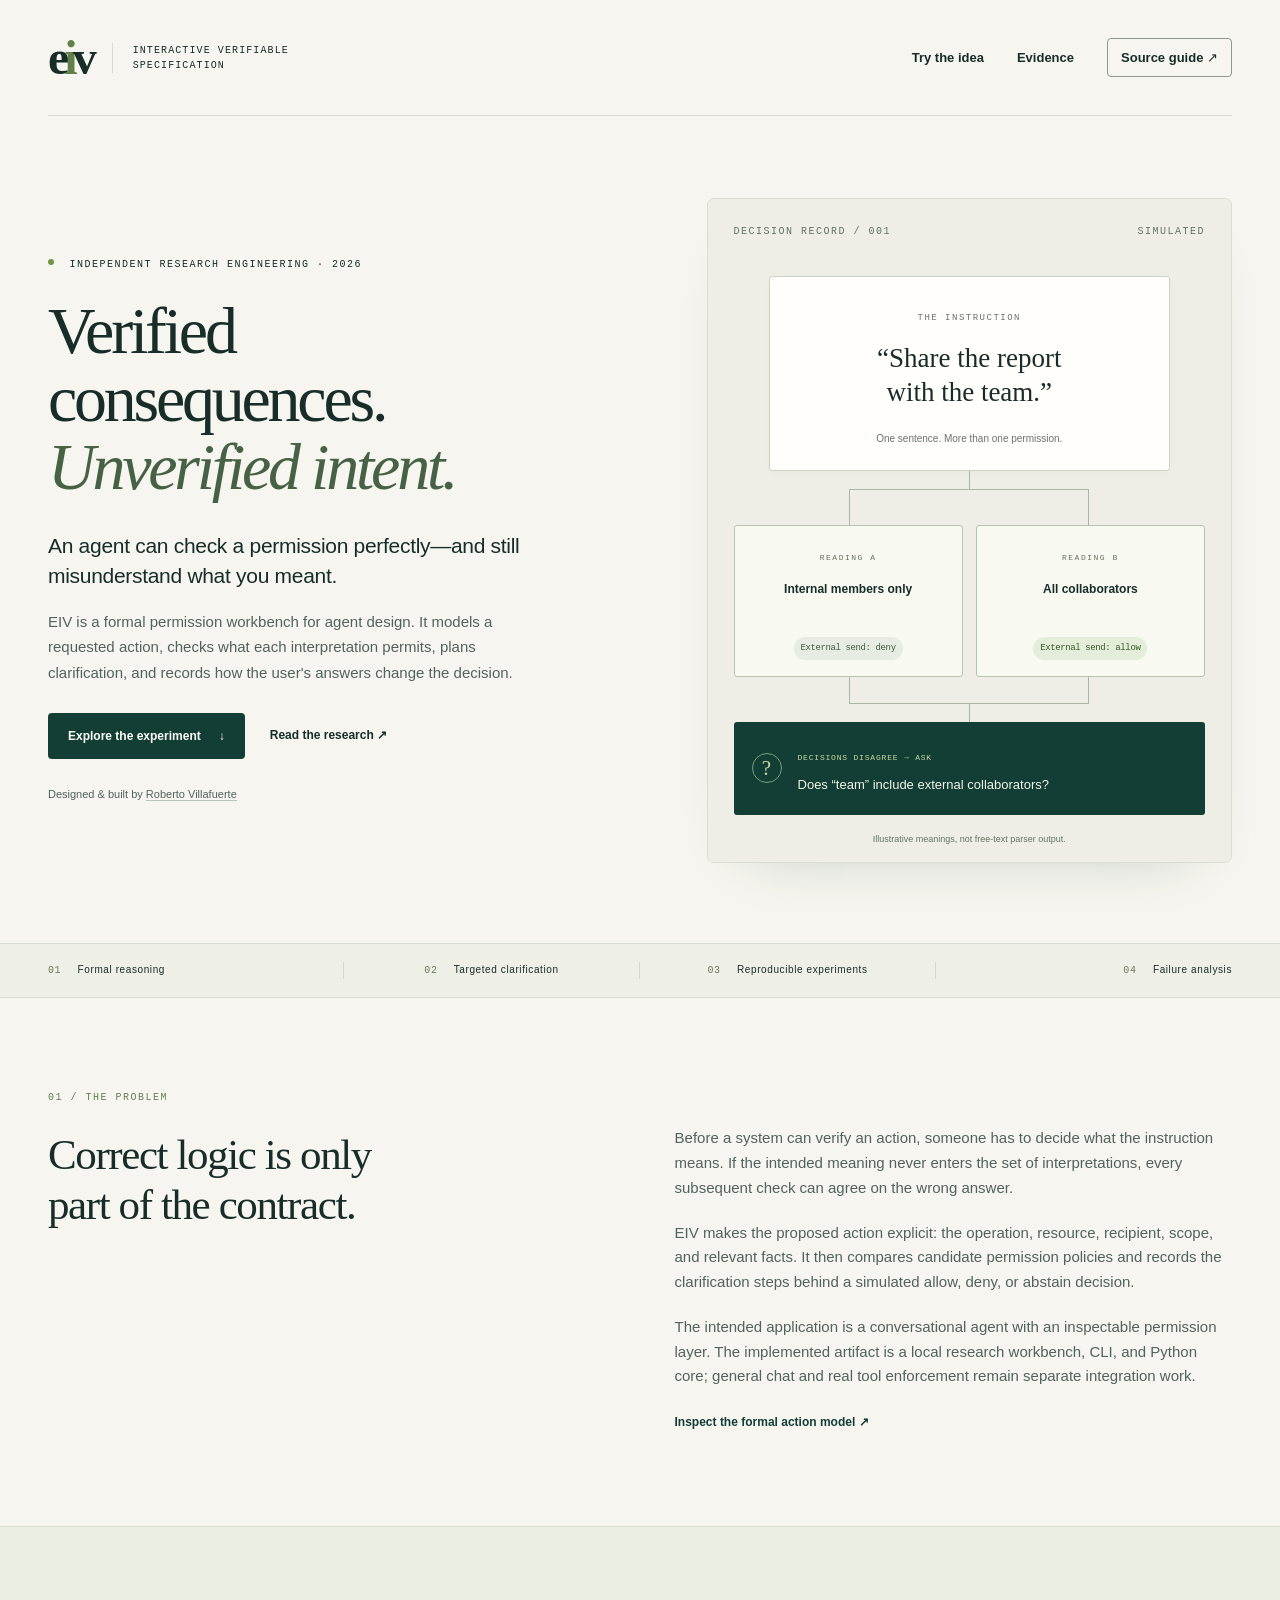
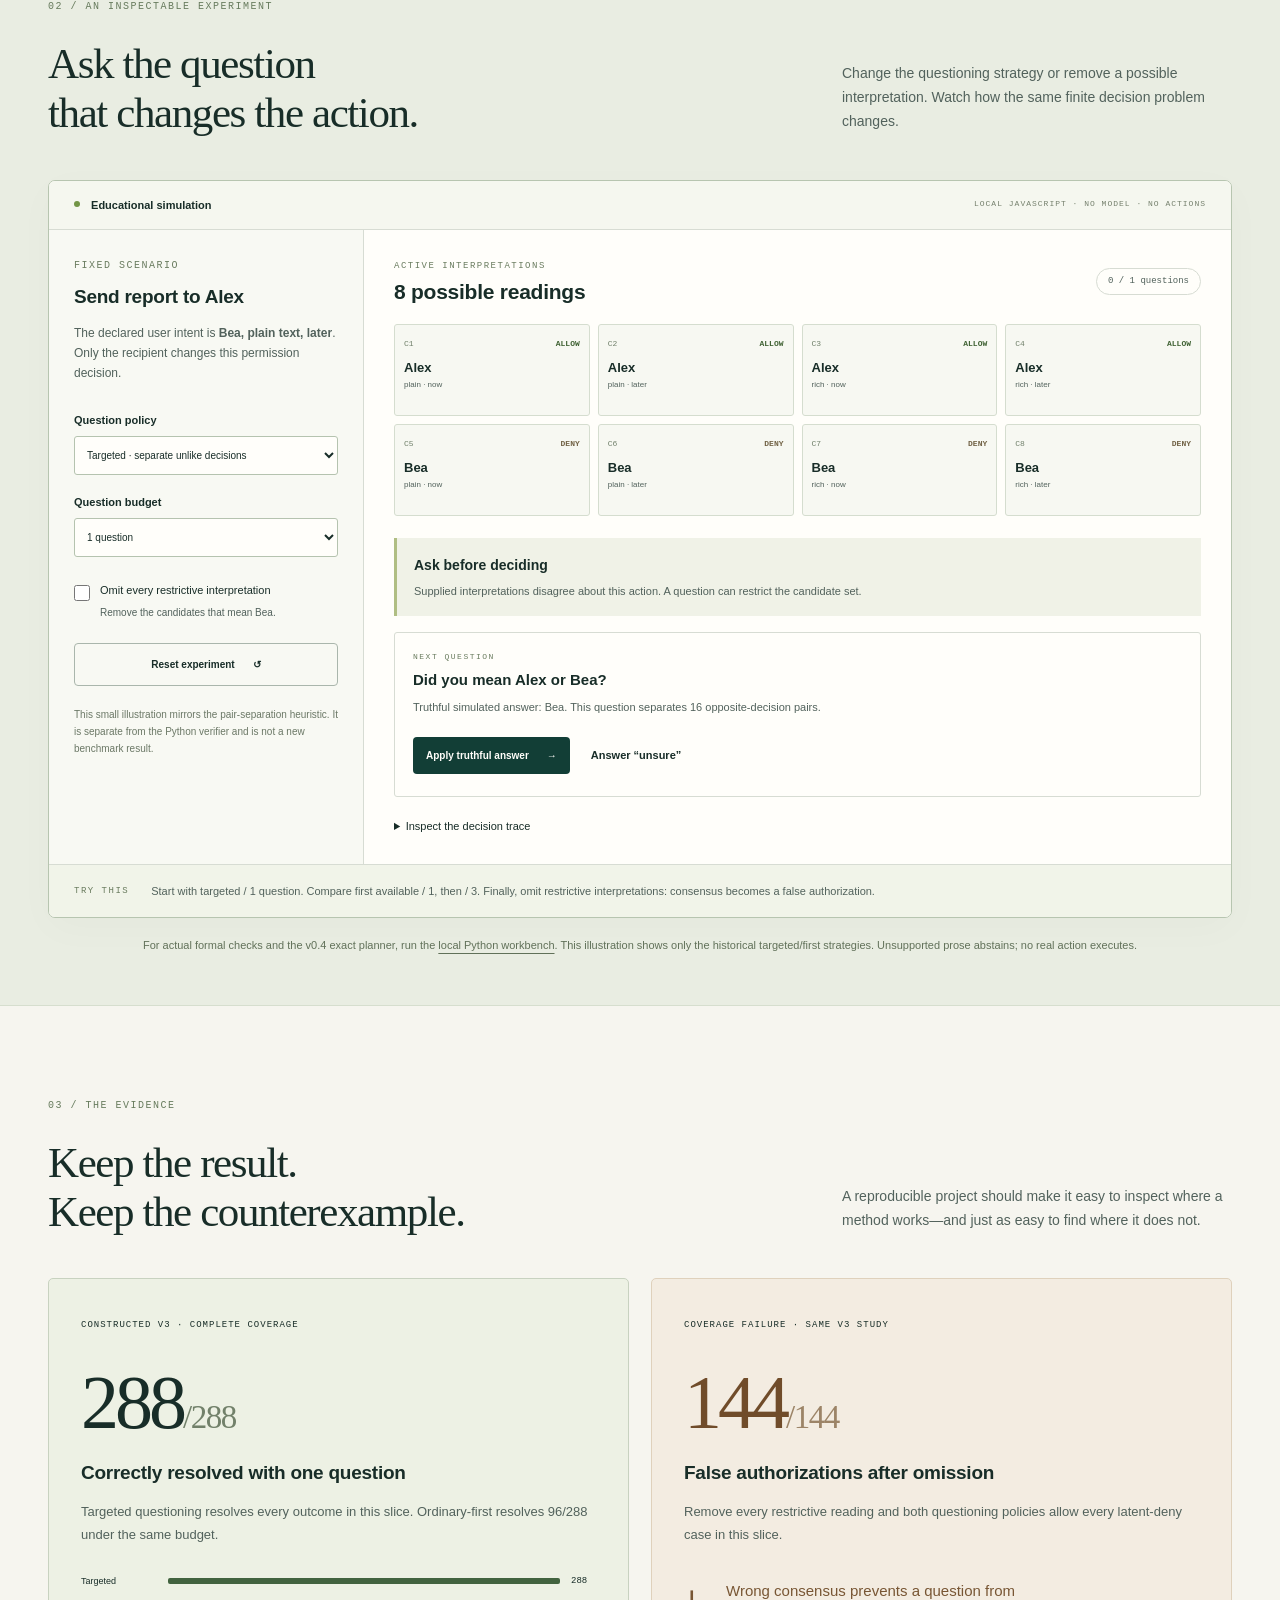
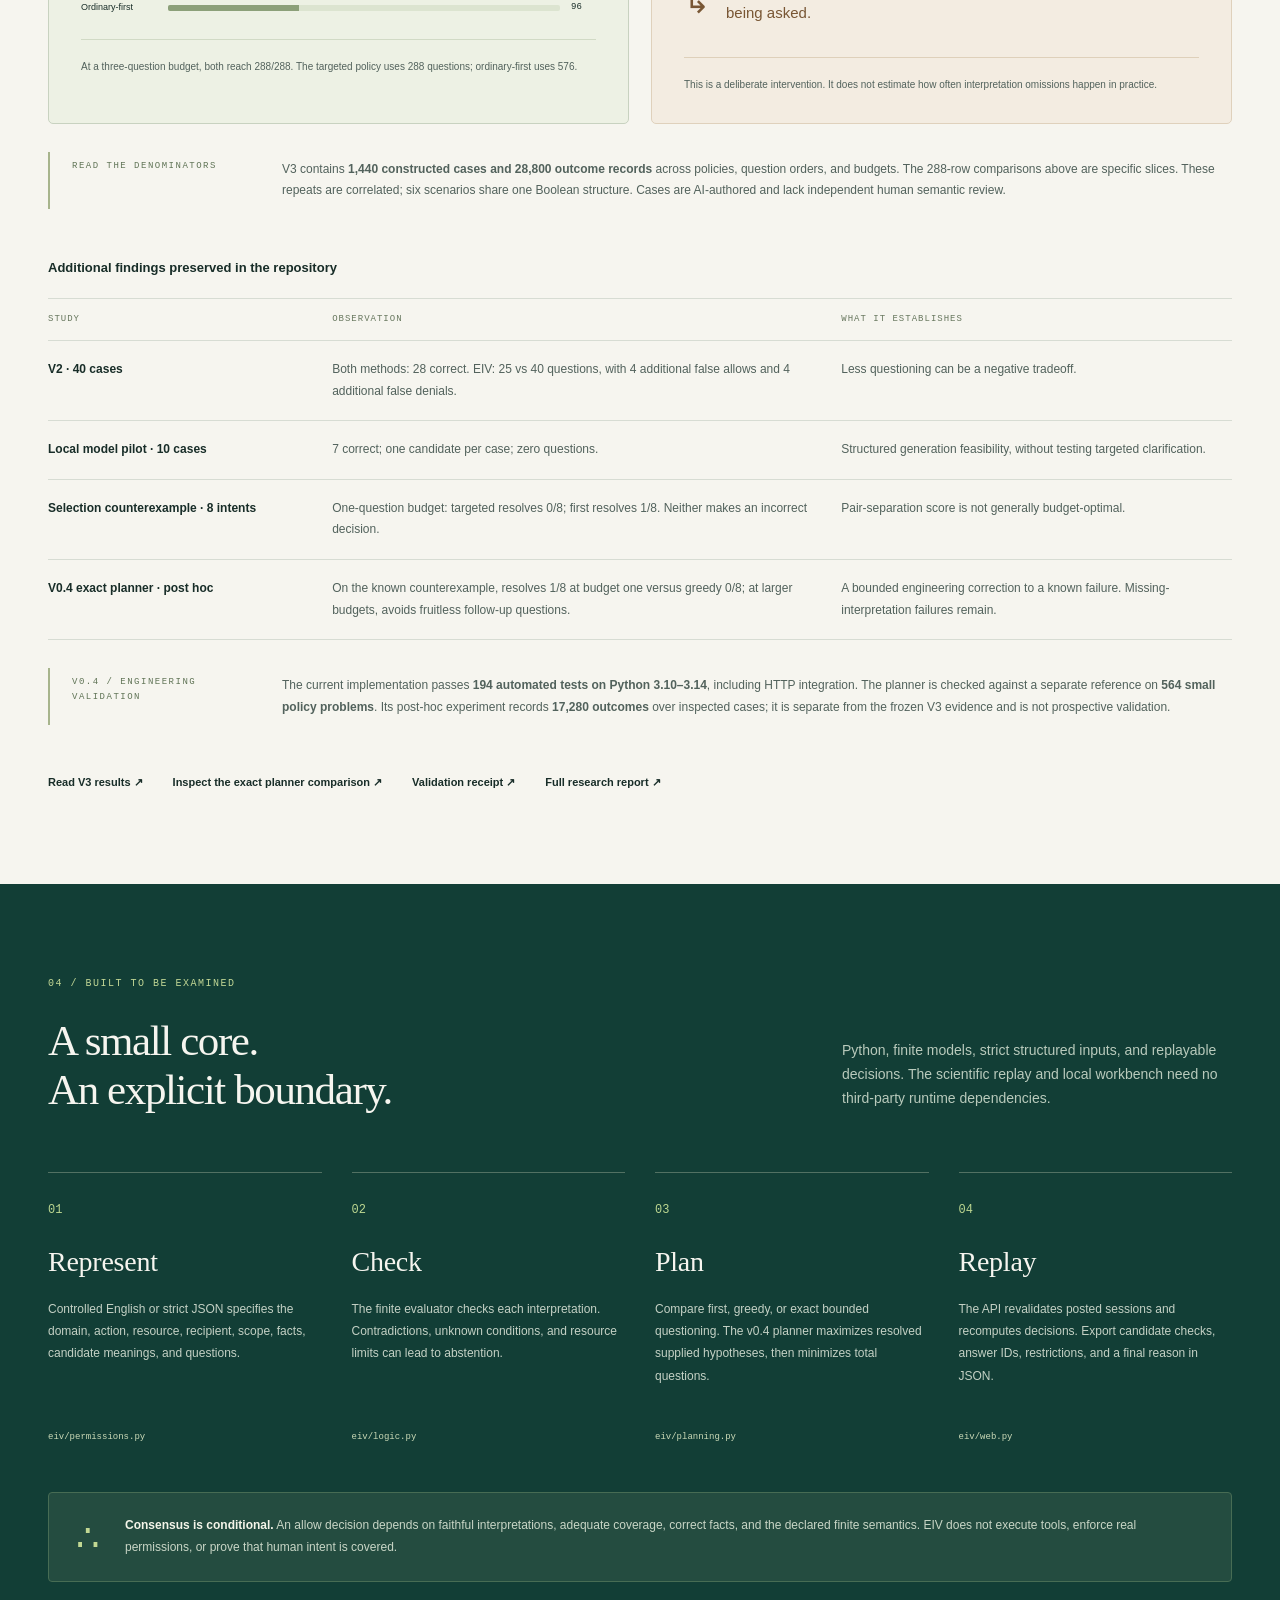
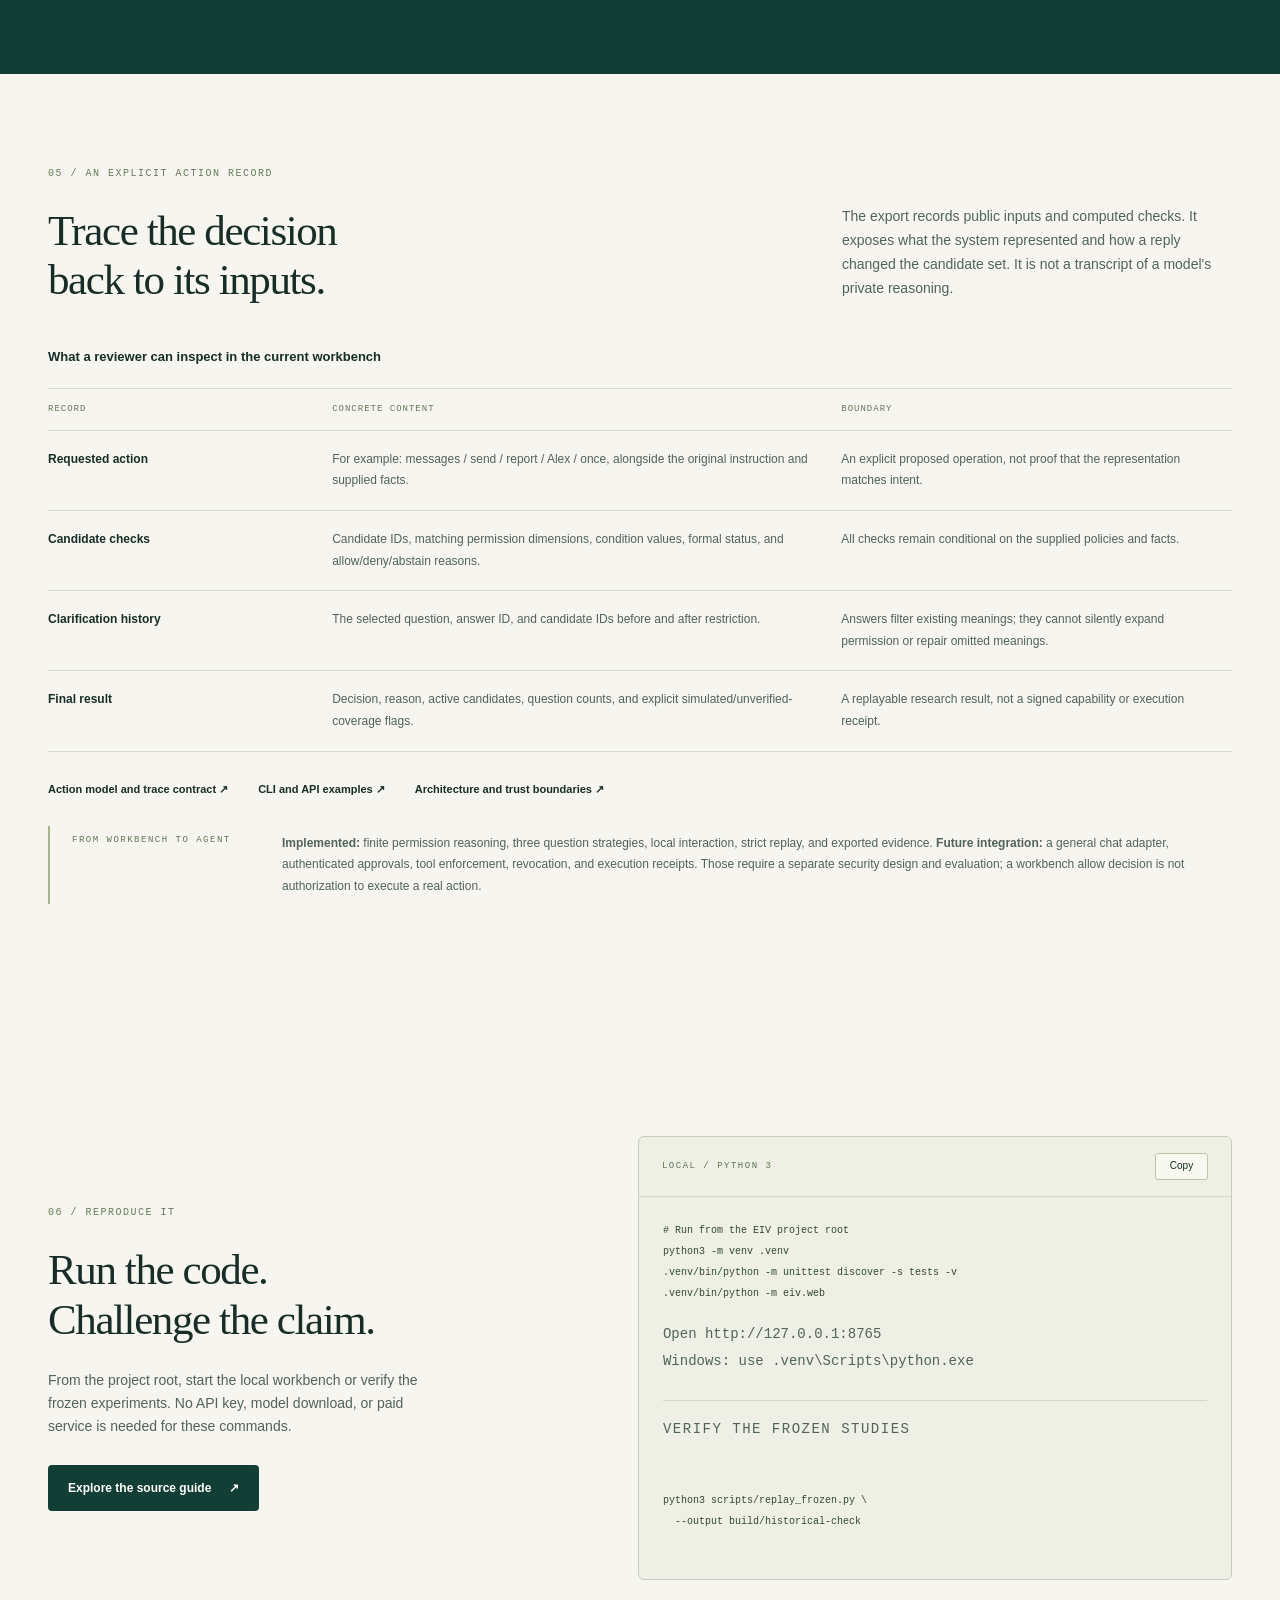
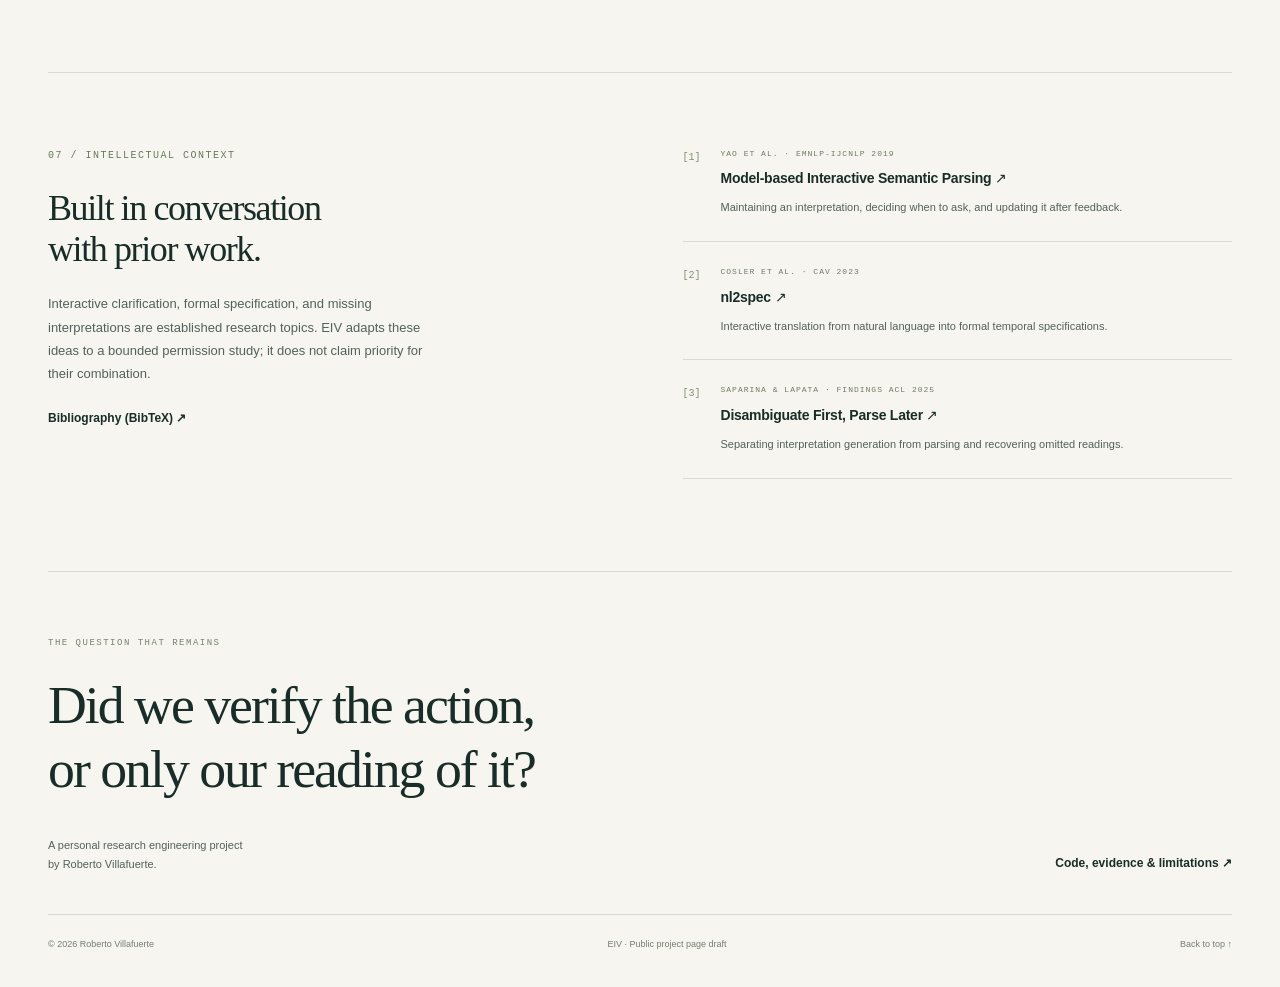
==== commit 3b805d9c: "Request v0.4.0 release after verified public CI Record the 194-test public Python matrix, replay and" ====
--- a/portfolio/index.html
+++ b/portfolio/index.html
@@ -84,7 +84,7 @@
       </div>
       <div class="evidence-note"><span class="micro">READ THE DENOMINATORS</span><p>V3 contains <strong>1,440 constructed cases and 28,800 outcome records</strong> across policies, question orders, and budgets. The 288-row comparisons above are specific slices. These repeats are correlated; six scenarios share one Boolean structure. Cases are AI-authored and lack independent human semantic review.</p></div>
       <div class="table-scroll" tabindex="0" role="region" aria-label="Additional findings table"><table><caption>Additional findings preserved in the repository</caption><thead><tr><th scope="col">Study</th><th scope="col">Observation</th><th scope="col">What it establishes</th></tr></thead><tbody><tr><th scope="row">V2 · 40 cases</th><td>Both methods: 28 correct. EIV: 25 vs 40 questions, with 4 additional false allows and 4 additional false denials.</td><td>Less questioning can be a negative tradeoff.</td></tr><tr><th scope="row">Local model pilot · 10 cases</th><td>7 correct; one candidate per case; zero questions.</td><td>Structured generation feasibility, without testing targeted clarification.</td></tr><tr><th scope="row">Selection counterexample · 8 intents</th><td>One-question budget: targeted resolves 0/8; first resolves 1/8. Neither makes an incorrect decision.</td><td>Pair-separation score is not generally budget-optimal.</td></tr><tr><th scope="row">V0.4 exact planner · post hoc</th><td>On the known counterexample, resolves 1/8 at budget one versus greedy 0/8; at larger budgets, avoids fruitless follow-up questions.</td><td>A bounded engineering correction to a known failure. Missing-interpretation failures remain.</td></tr></tbody></table></div>
-      <div class="evidence-note"><span class="micro">V0.4 / ENGINEERING VALIDATION</span><p>The current implementation passes <strong>176 automated tests on Python 3.10–3.14</strong>, including HTTP integration. The planner is checked against a separate reference on <strong>564 small policy problems</strong>. Its post-hoc experiment records <strong>17,280 outcomes</strong> over inspected cases; it is separate from the frozen V3 evidence and is not prospective validation.</p></div>
+      <div class="evidence-note"><span class="micro">V0.4 / ENGINEERING VALIDATION</span><p>The current implementation passes <strong>194 automated tests on Python 3.10–3.14</strong>, including HTTP integration. The planner is checked against a separate reference on <strong>564 small policy problems</strong>. Its post-hoc experiment records <strong>17,280 outcomes</strong> over inspected cases; it is separate from the frozen V3 evidence and is not prospective validation.</p></div>
       <div class="evidence-links"><a class="text-link" href="../results/dimensions-v3/analysis.md">Read V3 results ↗</a><a class="text-link" href="../results/planner-v4/analysis.md">Inspect the exact planner comparison ↗</a><a class="text-link" href="../evidence/current-validation.json">Validation receipt ↗</a><a class="text-link" href="../docs/research-report.md">Full research report ↗</a></div>
     </section>
 
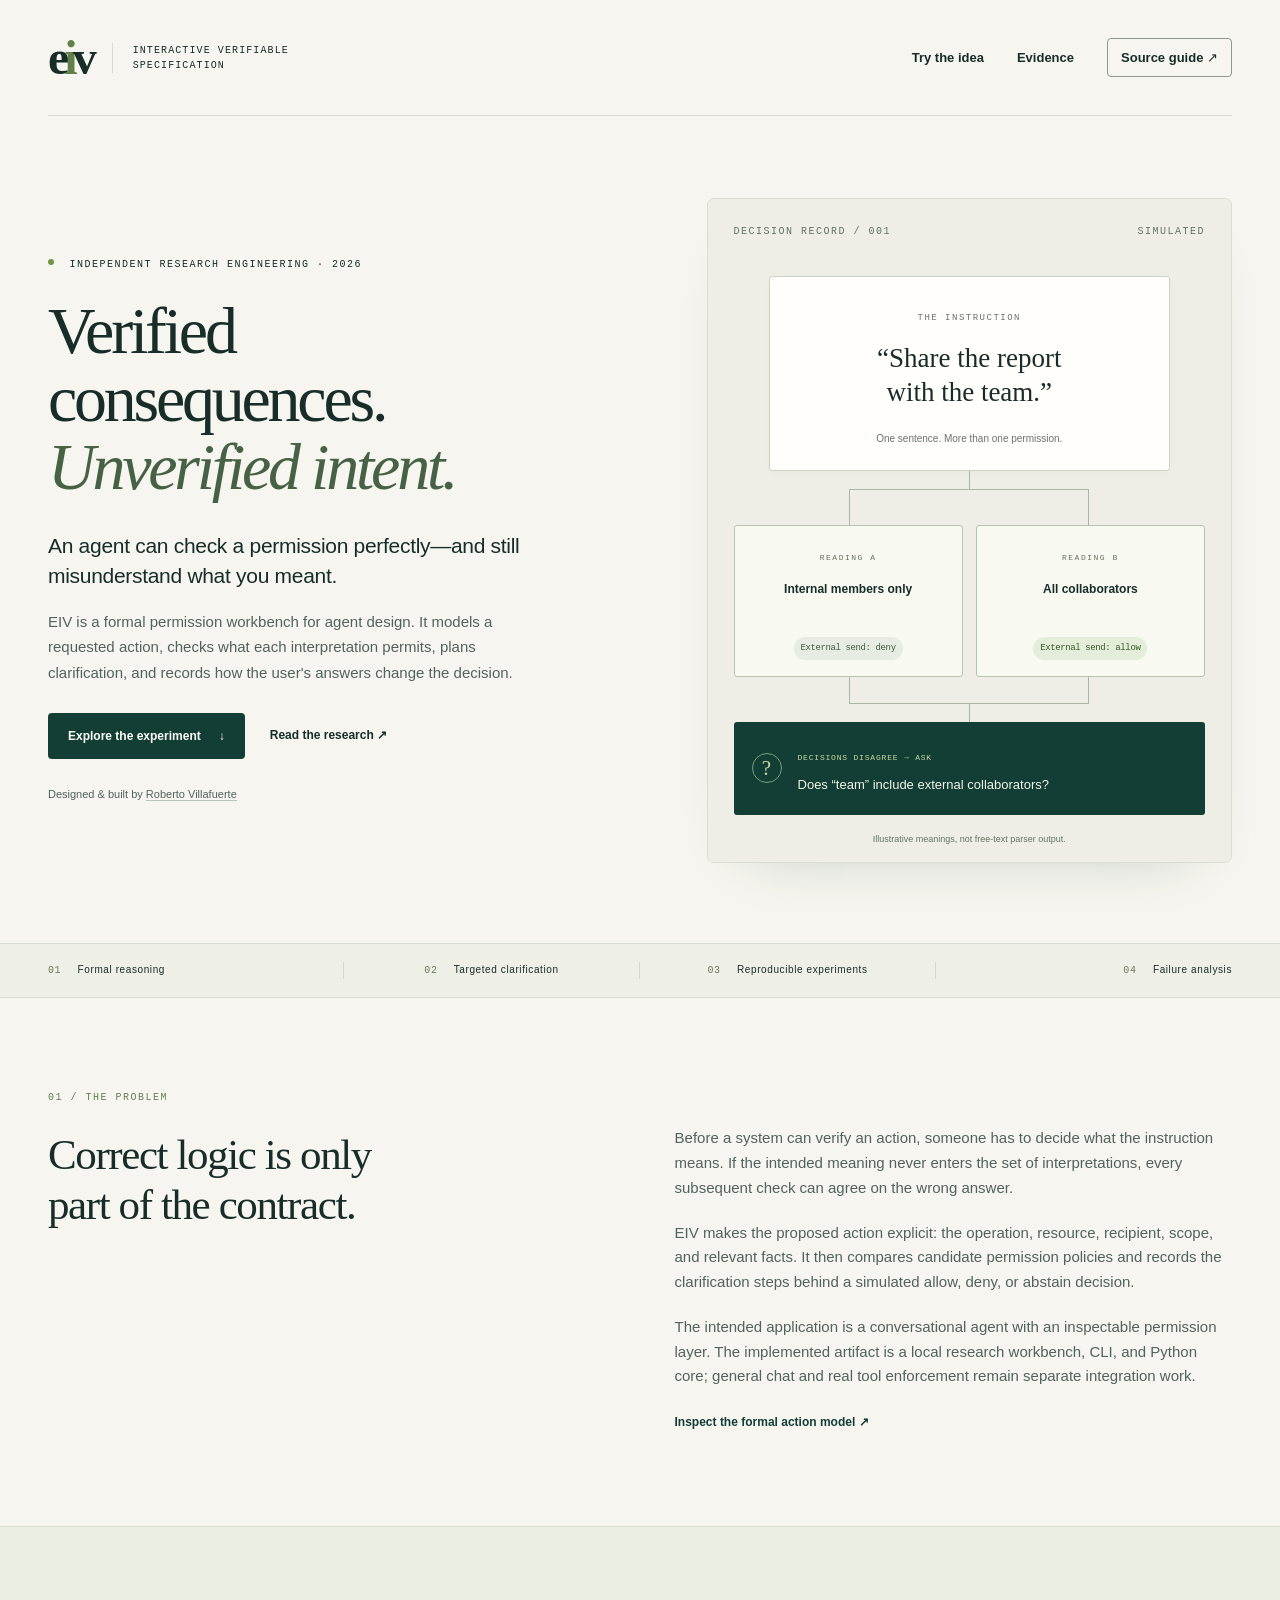
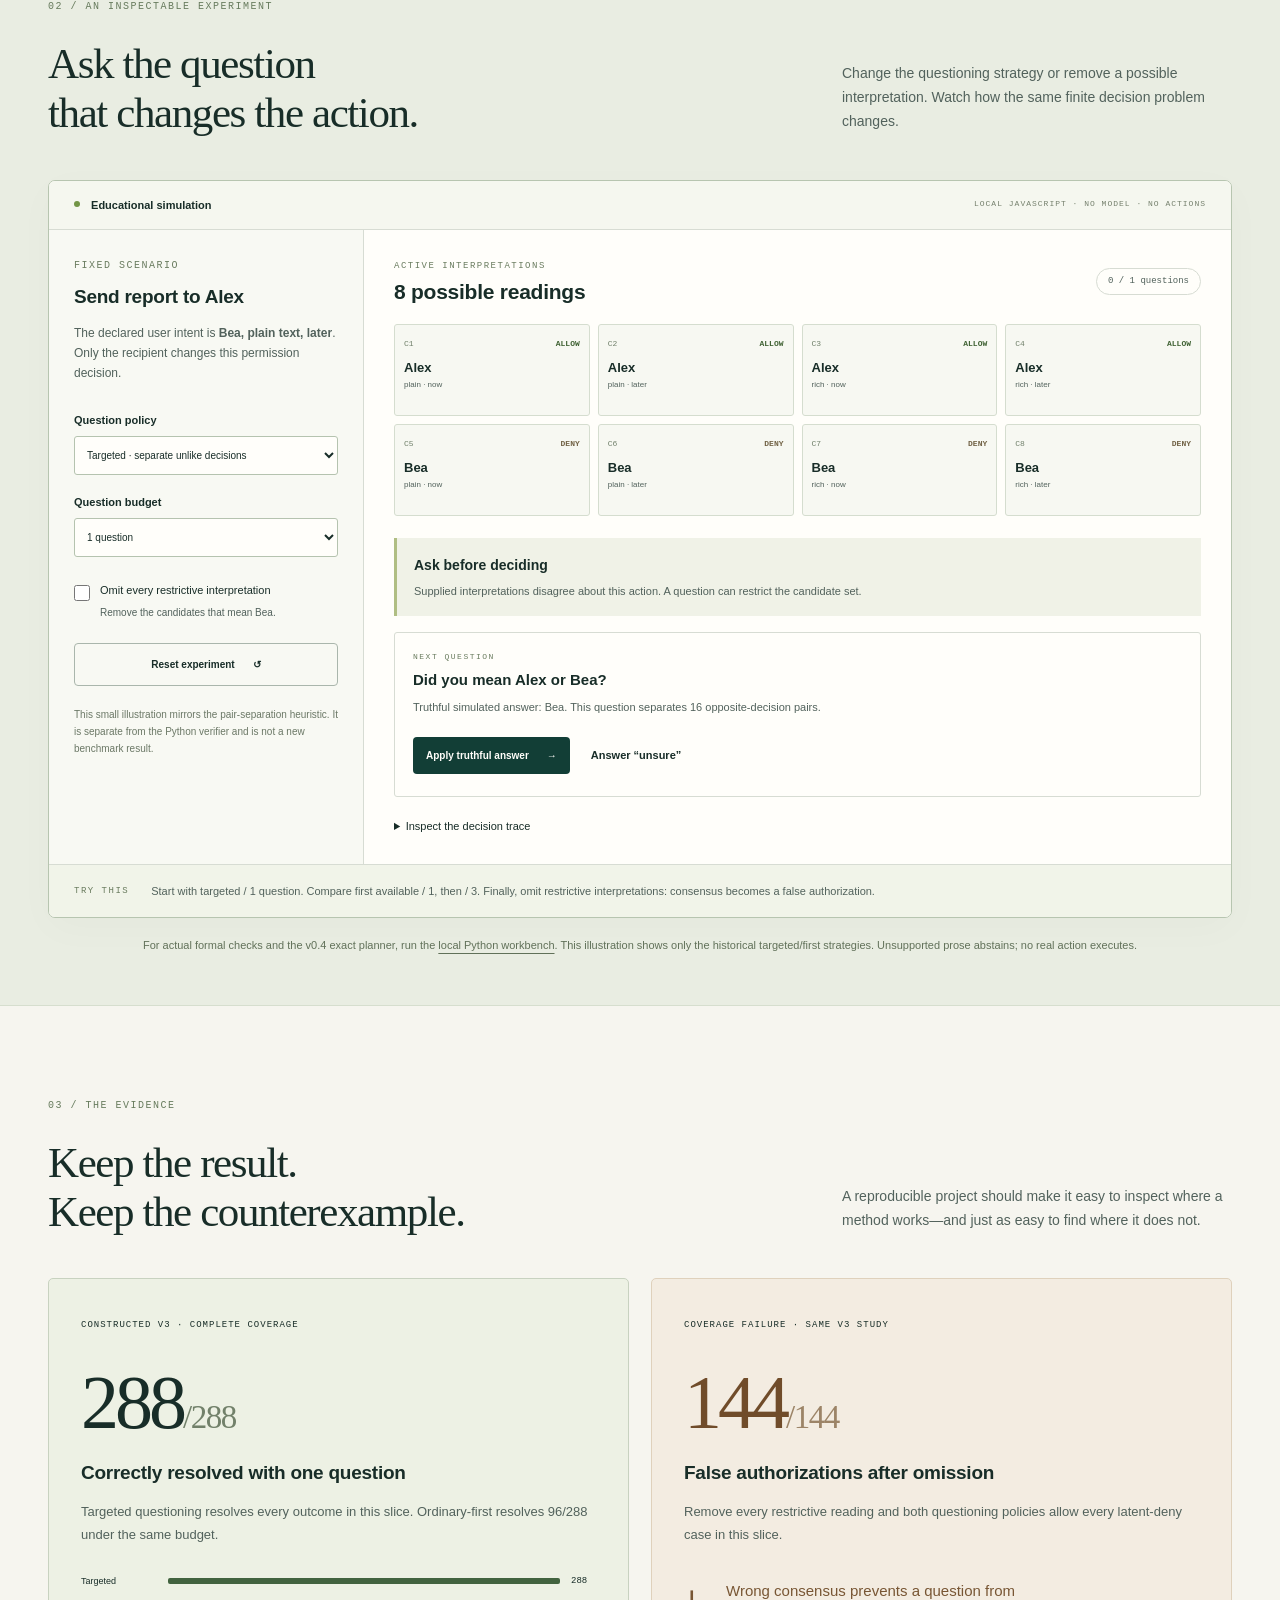
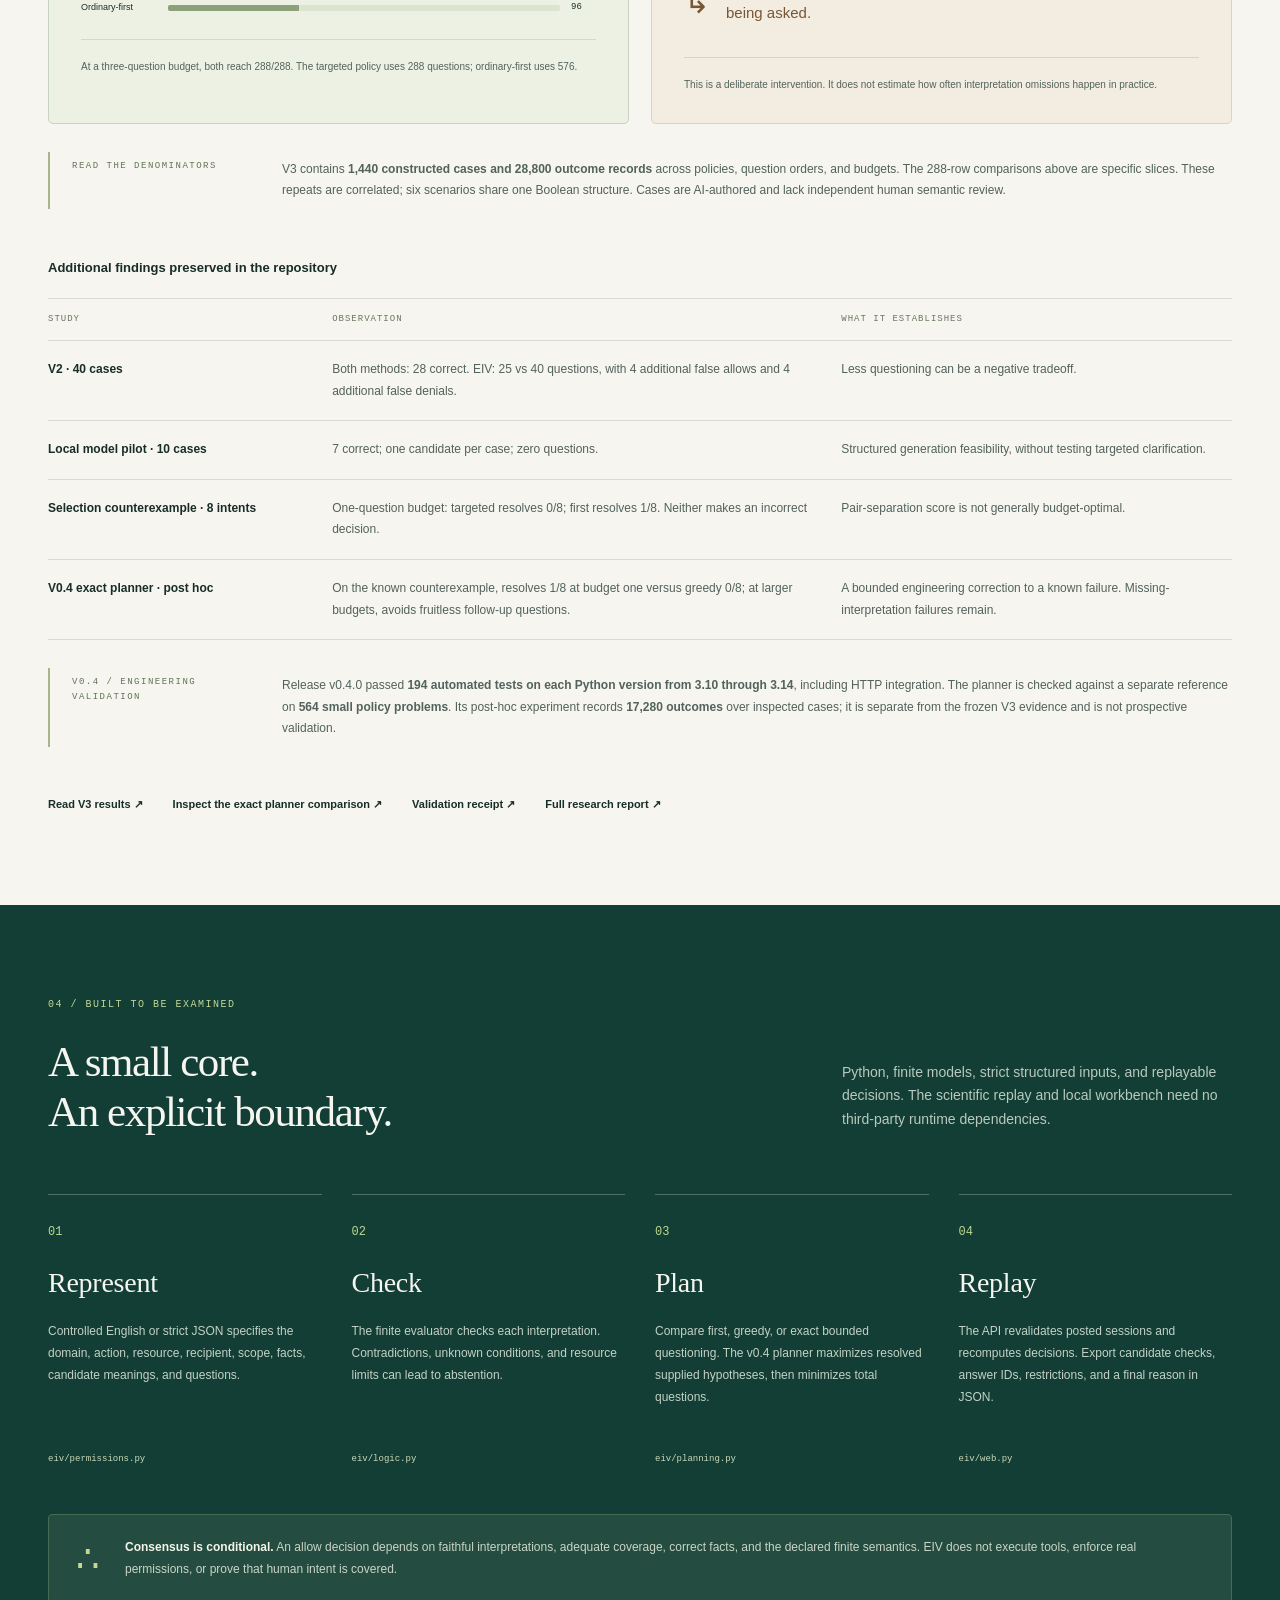
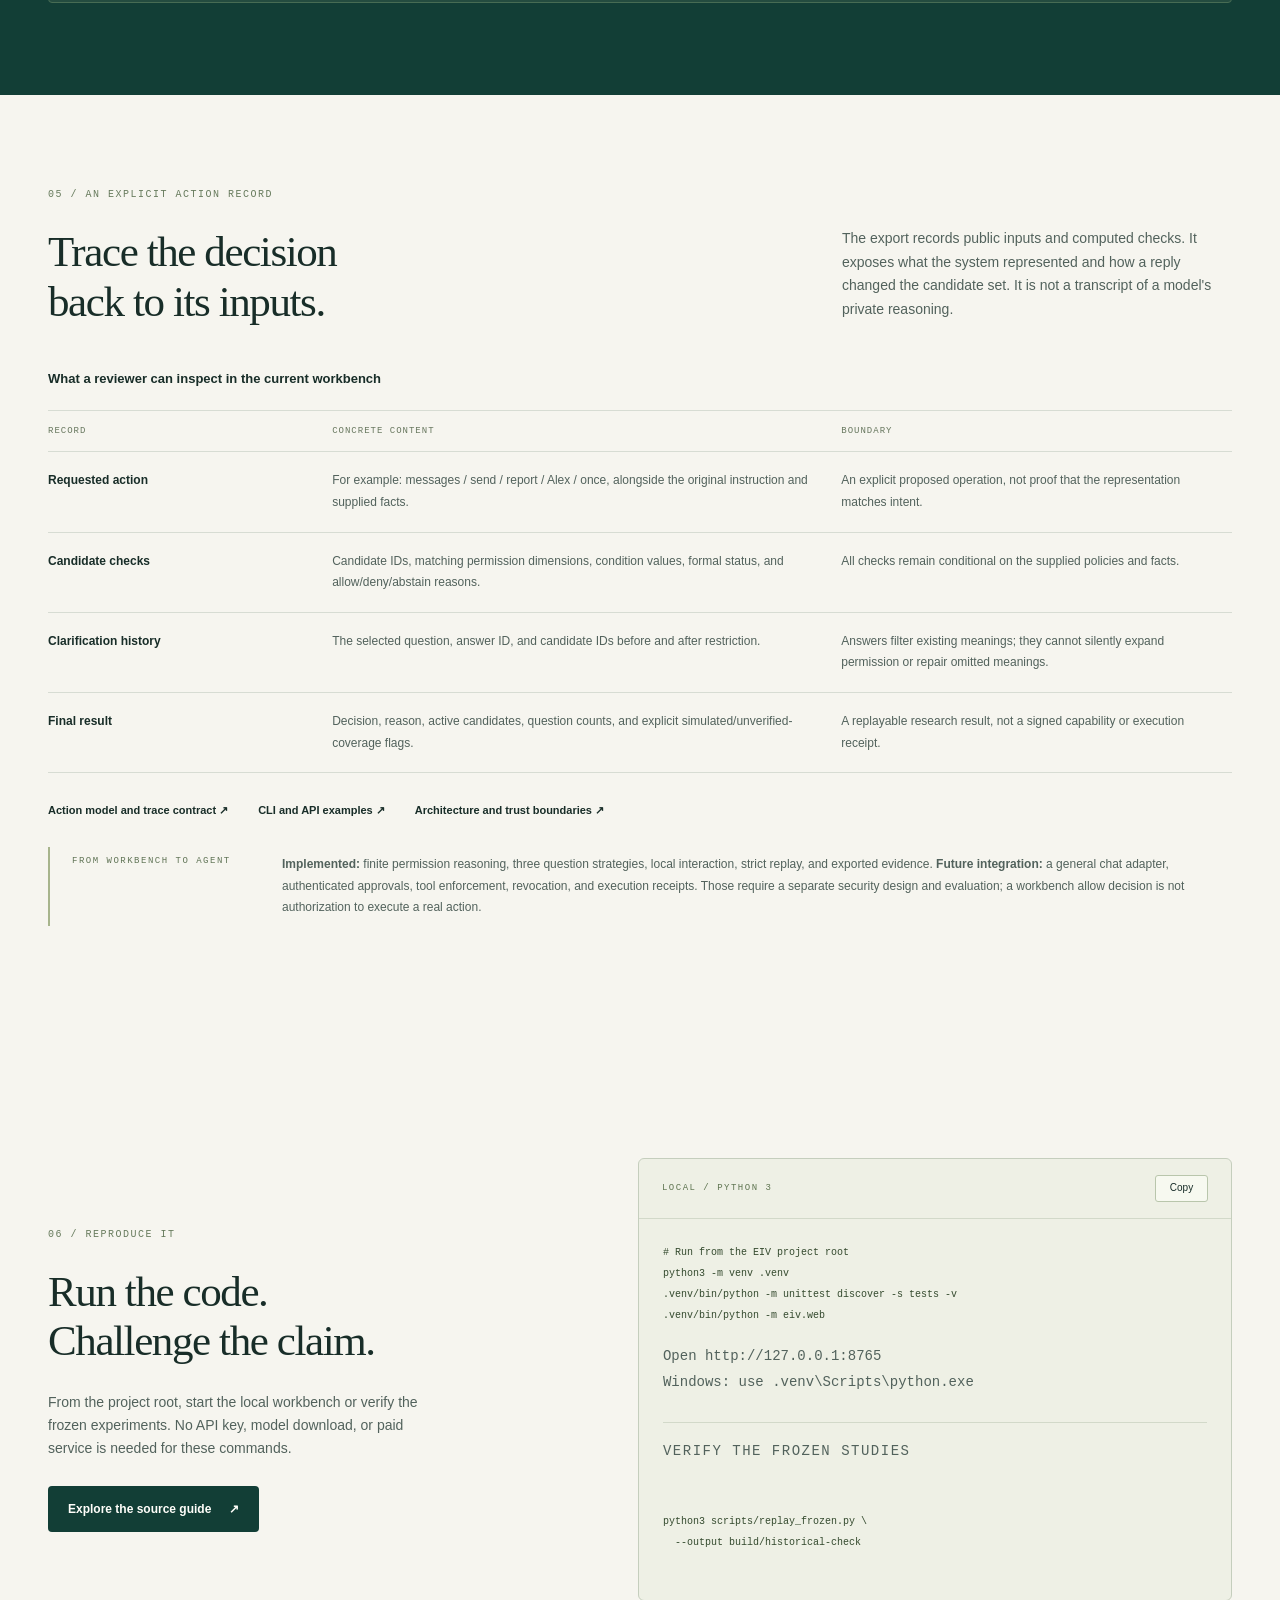
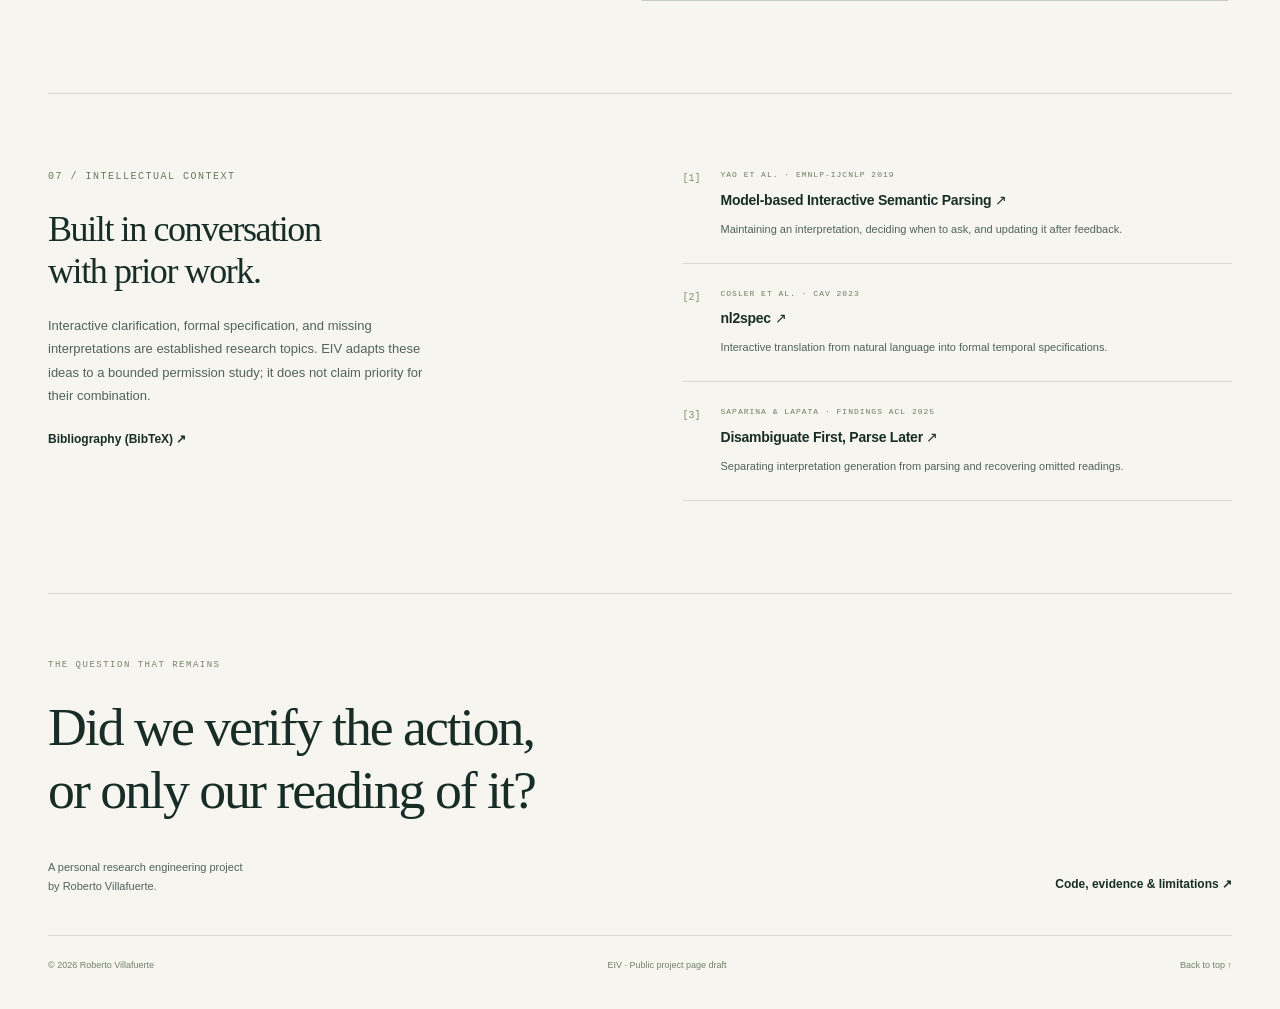
==== commit bcb0b6c5: "Complete verified GitHub setup and reviewable EIV presentation" ====
--- a/portfolio/index.html
+++ b/portfolio/index.html
@@ -84,7 +84,7 @@
       </div>
       <div class="evidence-note"><span class="micro">READ THE DENOMINATORS</span><p>V3 contains <strong>1,440 constructed cases and 28,800 outcome records</strong> across policies, question orders, and budgets. The 288-row comparisons above are specific slices. These repeats are correlated; six scenarios share one Boolean structure. Cases are AI-authored and lack independent human semantic review.</p></div>
       <div class="table-scroll" tabindex="0" role="region" aria-label="Additional findings table"><table><caption>Additional findings preserved in the repository</caption><thead><tr><th scope="col">Study</th><th scope="col">Observation</th><th scope="col">What it establishes</th></tr></thead><tbody><tr><th scope="row">V2 · 40 cases</th><td>Both methods: 28 correct. EIV: 25 vs 40 questions, with 4 additional false allows and 4 additional false denials.</td><td>Less questioning can be a negative tradeoff.</td></tr><tr><th scope="row">Local model pilot · 10 cases</th><td>7 correct; one candidate per case; zero questions.</td><td>Structured generation feasibility, without testing targeted clarification.</td></tr><tr><th scope="row">Selection counterexample · 8 intents</th><td>One-question budget: targeted resolves 0/8; first resolves 1/8. Neither makes an incorrect decision.</td><td>Pair-separation score is not generally budget-optimal.</td></tr><tr><th scope="row">V0.4 exact planner · post hoc</th><td>On the known counterexample, resolves 1/8 at budget one versus greedy 0/8; at larger budgets, avoids fruitless follow-up questions.</td><td>A bounded engineering correction to a known failure. Missing-interpretation failures remain.</td></tr></tbody></table></div>
-      <div class="evidence-note"><span class="micro">V0.4 / ENGINEERING VALIDATION</span><p>The current implementation passes <strong>194 automated tests on Python 3.10–3.14</strong>, including HTTP integration. The planner is checked against a separate reference on <strong>564 small policy problems</strong>. Its post-hoc experiment records <strong>17,280 outcomes</strong> over inspected cases; it is separate from the frozen V3 evidence and is not prospective validation.</p></div>
+      <div class="evidence-note"><span class="micro">V0.4 / ENGINEERING VALIDATION</span><p>Release v0.4.0 passed <strong>194 automated tests on each Python version from 3.10 through 3.14</strong>, including HTTP integration. The planner is checked against a separate reference on <strong>564 small policy problems</strong>. Its post-hoc experiment records <strong>17,280 outcomes</strong> over inspected cases; it is separate from the frozen V3 evidence and is not prospective validation.</p></div>
       <div class="evidence-links"><a class="text-link" href="../results/dimensions-v3/analysis.md">Read V3 results ↗</a><a class="text-link" href="../results/planner-v4/analysis.md">Inspect the exact planner comparison ↗</a><a class="text-link" href="../evidence/current-validation.json">Validation receipt ↗</a><a class="text-link" href="../docs/research-report.md">Full research report ↗</a></div>
     </section>
 
